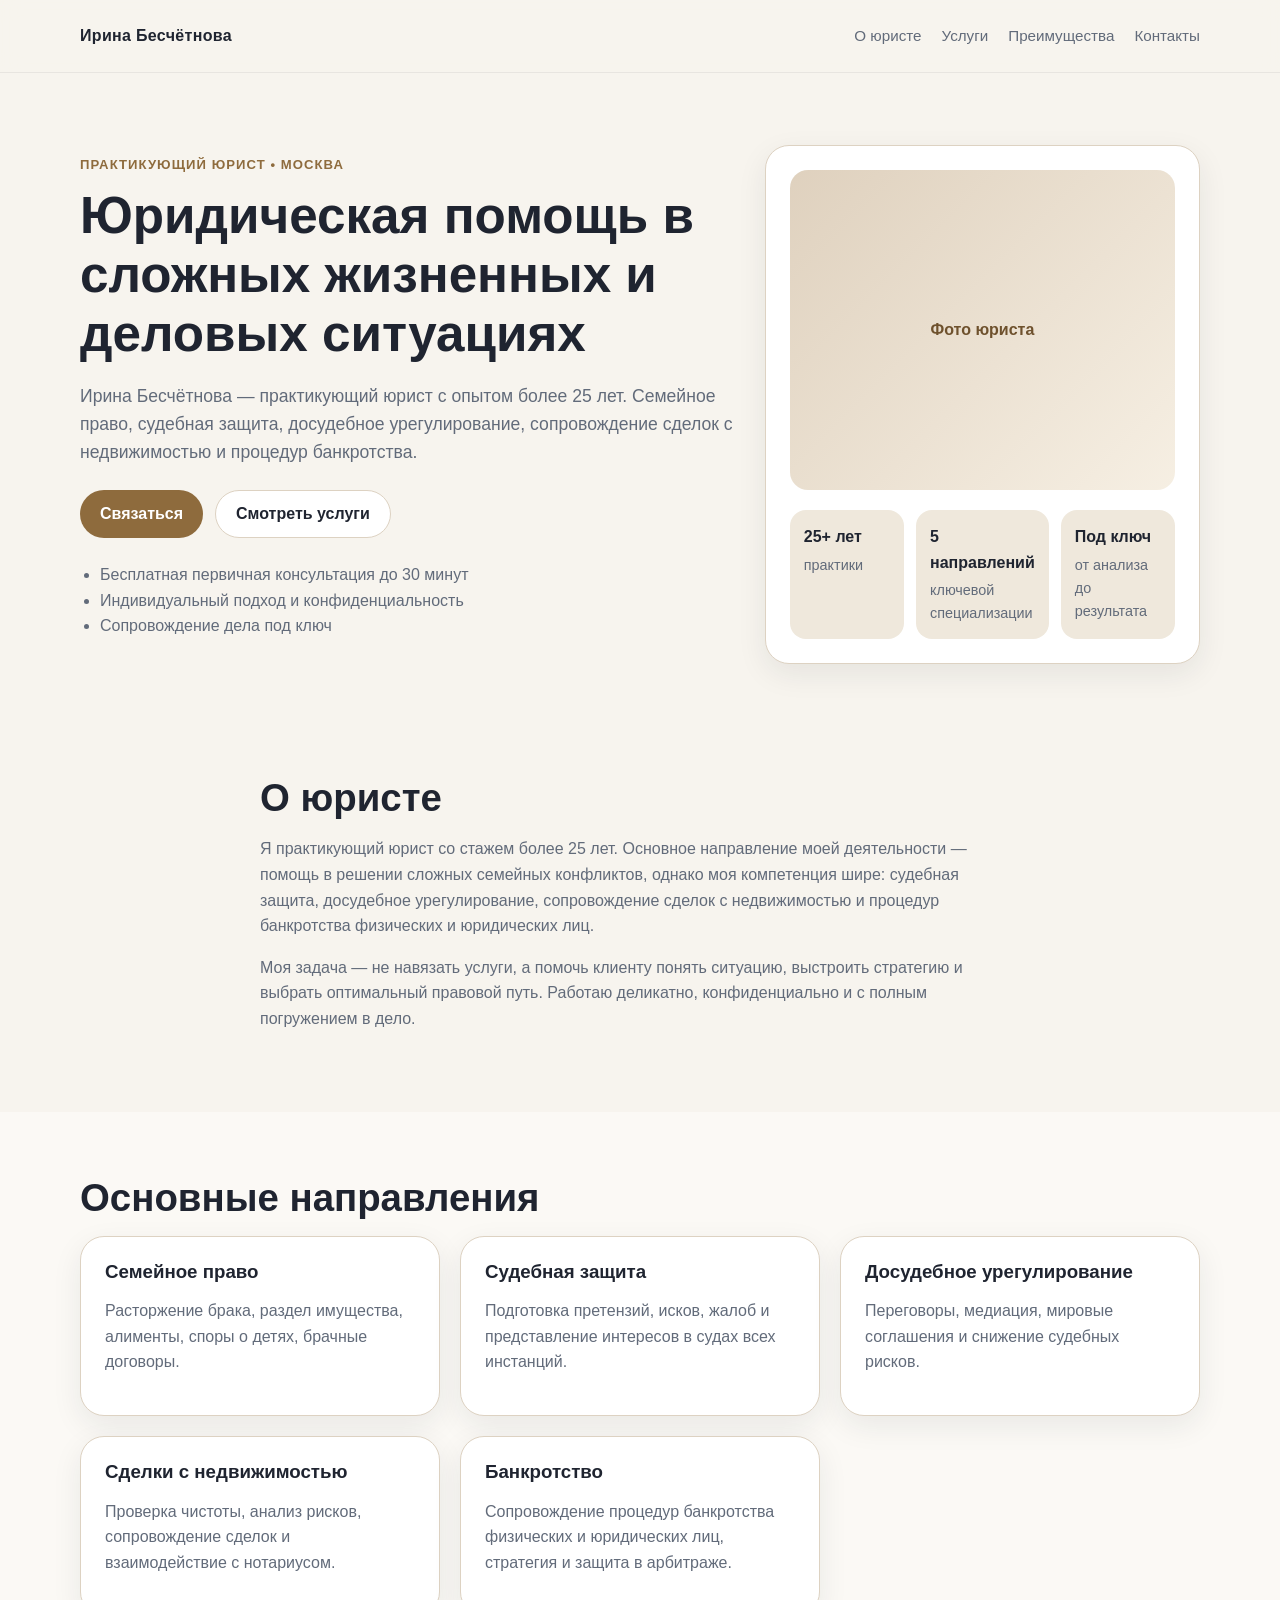
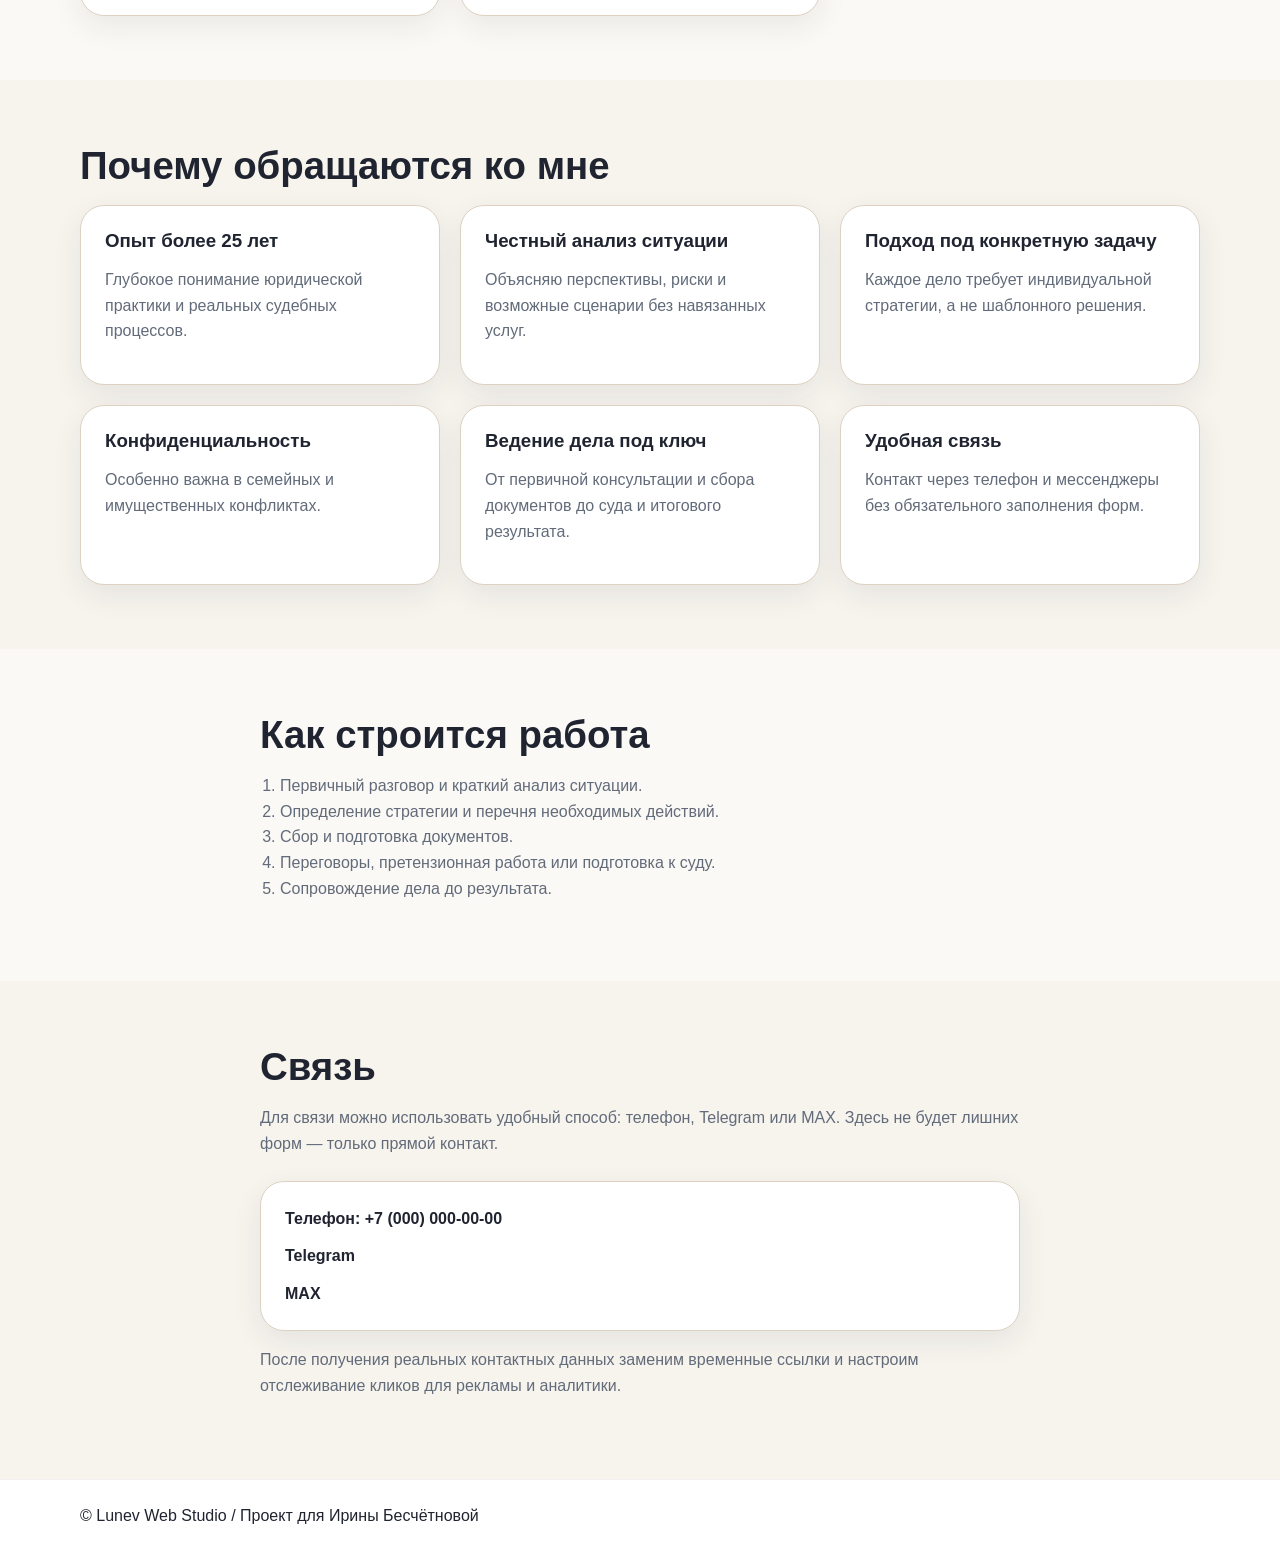
==== index.html @ 735bca72 "Initial lawyer website structure" ====
<!DOCTYPE html>
<html lang="ru">
<head>
  <meta charset="UTF-8" />
  <meta name="viewport" content="width=device-width, initial-scale=1.0" />
  <title>Ирина Бесчётнова — практикующий юрист с опытом более 25 лет</title>
  <meta name="description" content="Ирина Бесчётнова — практикующий юрист. Семейное право, судебная защита, досудебное урегулирование, сделки с недвижимостью и сопровождение банкротства." />
  <link rel="stylesheet" href="assets/css/styles.css" />
</head>
<body>
  <header class="site-header">
    <div class="container header-inner">
      <a class="logo" href="/">Ирина Бесчётнова</a>
      <nav class="nav">
        <a href="#about">О юристе</a>
        <a href="#services">Услуги</a>
        <a href="#advantages">Преимущества</a>
        <a href="#contacts">Контакты</a>
      </nav>
    </div>
  </header>

  <main>
    <section class="hero">
      <div class="container hero-grid">
        <div>
          <p class="eyebrow">Практикующий юрист • Москва</p>
          <h1>Юридическая помощь в сложных жизненных и деловых ситуациях</h1>
          <p class="lead">Ирина Бесчётнова — практикующий юрист с опытом более 25 лет. Семейное право, судебная защита, досудебное урегулирование, сопровождение сделок с недвижимостью и процедур банкротства.</p>
          <div class="hero-actions">
            <a class="btn btn-primary" href="#contacts">Связаться</a>
            <a class="btn btn-secondary" href="#services">Смотреть услуги</a>
          </div>
          <ul class="hero-points">
            <li>Бесплатная первичная консультация до 30 минут</li>
            <li>Индивидуальный подход и конфиденциальность</li>
            <li>Сопровождение дела под ключ</li>
          </ul>
        </div>
        <div class="hero-card">
          <div class="placeholder-photo">Фото юриста</div>
          <div class="hero-stats">
            <div><strong>25+ лет</strong><span>практики</span></div>
            <div><strong>5 направлений</strong><span>ключевой специализации</span></div>
            <div><strong>Под ключ</strong><span>от анализа до результата</span></div>
          </div>
        </div>
      </div>
    </section>

    <section id="about" class="section">
      <div class="container narrow">
        <h2>О юристе</h2>
        <p>Я практикующий юрист со стажем более 25 лет. Основное направление моей деятельности — помощь в решении сложных семейных конфликтов, однако моя компетенция шире: судебная защита, досудебное урегулирование, сопровождение сделок с недвижимостью и процедур банкротства физических и юридических лиц.</p>
        <p>Моя задача — не навязать услуги, а помочь клиенту понять ситуацию, выстроить стратегию и выбрать оптимальный правовой путь. Работаю деликатно, конфиденциально и с полным погружением в дело.</p>
      </div>
    </section>

    <section id="services" class="section alt">
      <div class="container">
        <h2>Основные направления</h2>
        <div class="cards">
          <a class="card" href="services/family-law.html">
            <h3>Семейное право</h3>
            <p>Расторжение брака, раздел имущества, алименты, споры о детях, брачные договоры.</p>
          </a>
          <a class="card" href="services/court-protection.html">
            <h3>Судебная защита</h3>
            <p>Подготовка претензий, исков, жалоб и представление интересов в судах всех инстанций.</p>
          </a>
          <a class="card" href="services/pretrial-settlement.html">
            <h3>Досудебное урегулирование</h3>
            <p>Переговоры, медиация, мировые соглашения и снижение судебных рисков.</p>
          </a>
          <a class="card" href="services/real-estate.html">
            <h3>Сделки с недвижимостью</h3>
            <p>Проверка чистоты, анализ рисков, сопровождение сделок и взаимодействие с нотариусом.</p>
          </a>
          <a class="card" href="services/bankruptcy.html">
            <h3>Банкротство</h3>
            <p>Сопровождение процедур банкротства физических и юридических лиц, стратегия и защита в арбитраже.</p>
          </a>
        </div>
      </div>
    </section>

    <section id="advantages" class="section">
      <div class="container">
        <h2>Почему обращаются ко мне</h2>
        <div class="features">
          <div class="feature"><h3>Опыт более 25 лет</h3><p>Глубокое понимание юридической практики и реальных судебных процессов.</p></div>
          <div class="feature"><h3>Честный анализ ситуации</h3><p>Объясняю перспективы, риски и возможные сценарии без навязанных услуг.</p></div>
          <div class="feature"><h3>Подход под конкретную задачу</h3><p>Каждое дело требует индивидуальной стратегии, а не шаблонного решения.</p></div>
          <div class="feature"><h3>Конфиденциальность</h3><p>Особенно важна в семейных и имущественных конфликтах.</p></div>
          <div class="feature"><h3>Ведение дела под ключ</h3><p>От первичной консультации и сбора документов до суда и итогового результата.</p></div>
          <div class="feature"><h3>Удобная связь</h3><p>Контакт через телефон и мессенджеры без обязательного заполнения форм.</p></div>
        </div>
      </div>
    </section>

    <section class="section alt">
      <div class="container narrow">
        <h2>Как строится работа</h2>
        <ol class="steps">
          <li>Первичный разговор и краткий анализ ситуации.</li>
          <li>Определение стратегии и перечня необходимых действий.</li>
          <li>Сбор и подготовка документов.</li>
          <li>Переговоры, претензионная работа или подготовка к суду.</li>
          <li>Сопровождение дела до результата.</li>
        </ol>
      </div>
    </section>

    <section id="contacts" class="section contact-section">
      <div class="container narrow">
        <h2>Связь</h2>
        <p>Для связи можно использовать удобный способ: телефон, Telegram или MAX. Здесь не будет лишних форм — только прямой контакт.</p>
        <div class="contact-box">
          <a href="tel:+70000000000">Телефон: +7 (000) 000-00-00</a>
          <a href="#">Telegram</a>
          <a href="#">MAX</a>
        </div>
        <p class="note">После получения реальных контактных данных заменим временные ссылки и настроим отслеживание кликов для рекламы и аналитики.</p>
      </div>
    </section>
  </main>

  <footer class="site-footer">
    <div class="container footer-inner">
      <p>© Lunev Web Studio / Проект для Ирины Бесчётновой</p>
    </div>
  </footer>
</body>
</html>
---- assets/css/styles.css ----
:root {
  --bg: #f7f4ee;
  --surface: #ffffff;
  --surface-alt: #efe8dc;
  --text: #1f2430;
  --muted: #626b7a;
  --primary: #8e6b3d;
  --primary-dark: #6e512d;
  --border: #ddd2c2;
  --shadow: 0 10px 30px rgba(31, 36, 48, 0.08);
}

* {
  box-sizing: border-box;
}

html {
  scroll-behavior: smooth;
}

body {
  margin: 0;
  font-family: -apple-system, BlinkMacSystemFont, "Segoe UI", sans-serif;
  color: var(--text);
  background: var(--bg);
  line-height: 1.6;
}

a {
  color: inherit;
  text-decoration: none;
}

.container {
  width: min(1120px, calc(100% - 32px));
  margin: 0 auto;
}

.narrow {
  width: min(760px, calc(100% - 32px));
}

.site-header {
  position: sticky;
  top: 0;
  z-index: 10;
  background: rgba(247, 244, 238, 0.95);
  backdrop-filter: blur(10px);
  border-bottom: 1px solid rgba(0,0,0,0.06);
}

.header-inner,
.footer-inner {
  display: flex;
  justify-content: space-between;
  align-items: center;
  gap: 24px;
  min-height: 72px;
}

.logo {
  font-weight: 700;
  letter-spacing: 0.02em;
}

.nav {
  display: flex;
  gap: 20px;
  flex-wrap: wrap;
}

.nav a {
  color: var(--muted);
  font-size: 0.95rem;
}

.hero {
  padding: 72px 0 48px;
}

.hero-grid {
  display: grid;
  grid-template-columns: 1.2fr 0.8fr;
  gap: 32px;
  align-items: center;
}

.eyebrow {
  margin: 0 0 12px;
  color: var(--primary);
  font-weight: 600;
  text-transform: uppercase;
  letter-spacing: 0.08em;
  font-size: 0.82rem;
}

h1, h2, h3 {
  line-height: 1.15;
  margin: 0 0 16px;
}

h1 {
  font-size: clamp(2rem, 4vw, 3.8rem);
}

h2 {
  font-size: clamp(1.6rem, 3vw, 2.5rem);
}

.lead {
  font-size: 1.1rem;
  color: var(--muted);
  margin-bottom: 24px;
}

.hero-actions {
  display: flex;
  gap: 12px;
  flex-wrap: wrap;
  margin-bottom: 24px;
}

.btn {
  display: inline-flex;
  align-items: center;
  justify-content: center;
  min-height: 48px;
  padding: 0 20px;
  border-radius: 999px;
  font-weight: 600;
  transition: 0.2s ease;
}

.btn-primary {
  background: var(--primary);
  color: #fff;
}

.btn-primary:hover {
  background: var(--primary-dark);
}

.btn-secondary {
  border: 1px solid var(--border);
  background: var(--surface);
}

.hero-points,
.steps {
  padding-left: 20px;
  color: var(--muted);
}

.hero-card,
.card,
.feature,
.contact-box {
  background: var(--surface);
  border: 1px solid var(--border);
  border-radius: 24px;
  box-shadow: var(--shadow);
}

.hero-card {
  padding: 24px;
}

.placeholder-photo {
  min-height: 320px;
  border-radius: 18px;
  background: linear-gradient(135deg, #dfd1be, #f6efe3);
  display: grid;
  place-items: center;
  font-weight: 600;
  color: var(--primary-dark);
  margin-bottom: 20px;
}

.hero-stats {
  display: grid;
  grid-template-columns: repeat(3, 1fr);
  gap: 12px;
}

.hero-stats div {
  background: var(--surface-alt);
  border-radius: 16px;
  padding: 14px;
}

.hero-stats strong,
.hero-stats span {
  display: block;
}

.hero-stats span {
  color: var(--muted);
  font-size: 0.9rem;
  margin-top: 4px;
}

.section {
  padding: 64px 0;
}

.alt {
  background: #fbf9f5;
}

.cards,
.features {
  display: grid;
  grid-template-columns: repeat(3, minmax(0, 1fr));
  gap: 20px;
}

.card,
.feature {
  padding: 24px;
}

.card p,
.feature p,
.note,
.section p {
  color: var(--muted);
}

.contact-box {
  display: grid;
  gap: 12px;
  padding: 24px;
  margin-top: 24px;
}

.contact-box a {
  font-weight: 600;
}

.site-footer {
  border-top: 1px solid rgba(0,0,0,0.06);
  background: var(--surface);
}

@media (max-width: 960px) {
  .hero-grid,
  .cards,
  .features {
    grid-template-columns: 1fr 1fr;
  }

  .hero-grid {
    grid-template-columns: 1fr;
  }
}

@media (max-width: 640px) {
  .header-inner,
  .footer-inner,
  .nav,
  .hero-actions,
  .hero-stats,
  .cards,
  .features {
    grid-template-columns: 1fr;
    flex-direction: column;
    align-items: flex-start;
  }

  .nav {
    gap: 10px;
  }

  .hero,
  .section {
    padding: 48px 0;
  }

  .btn {
    width: 100%;
  }
}
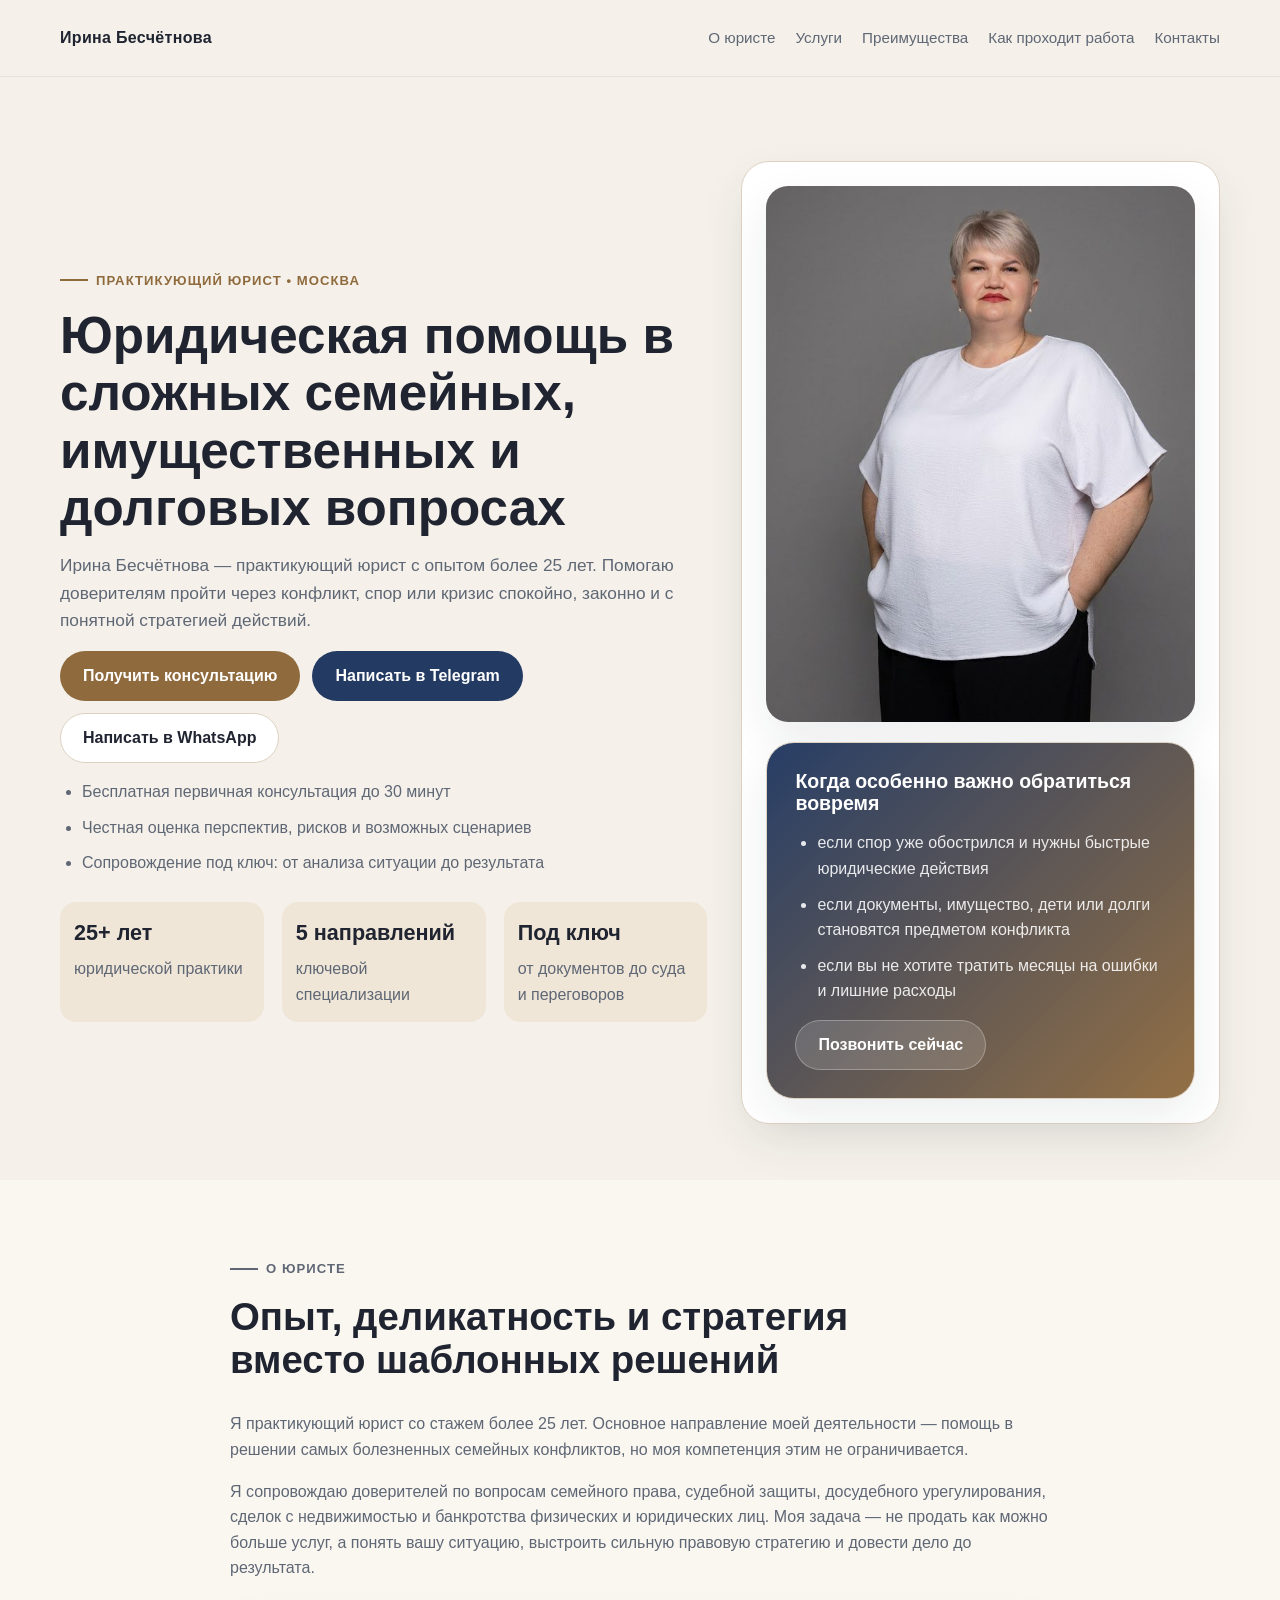
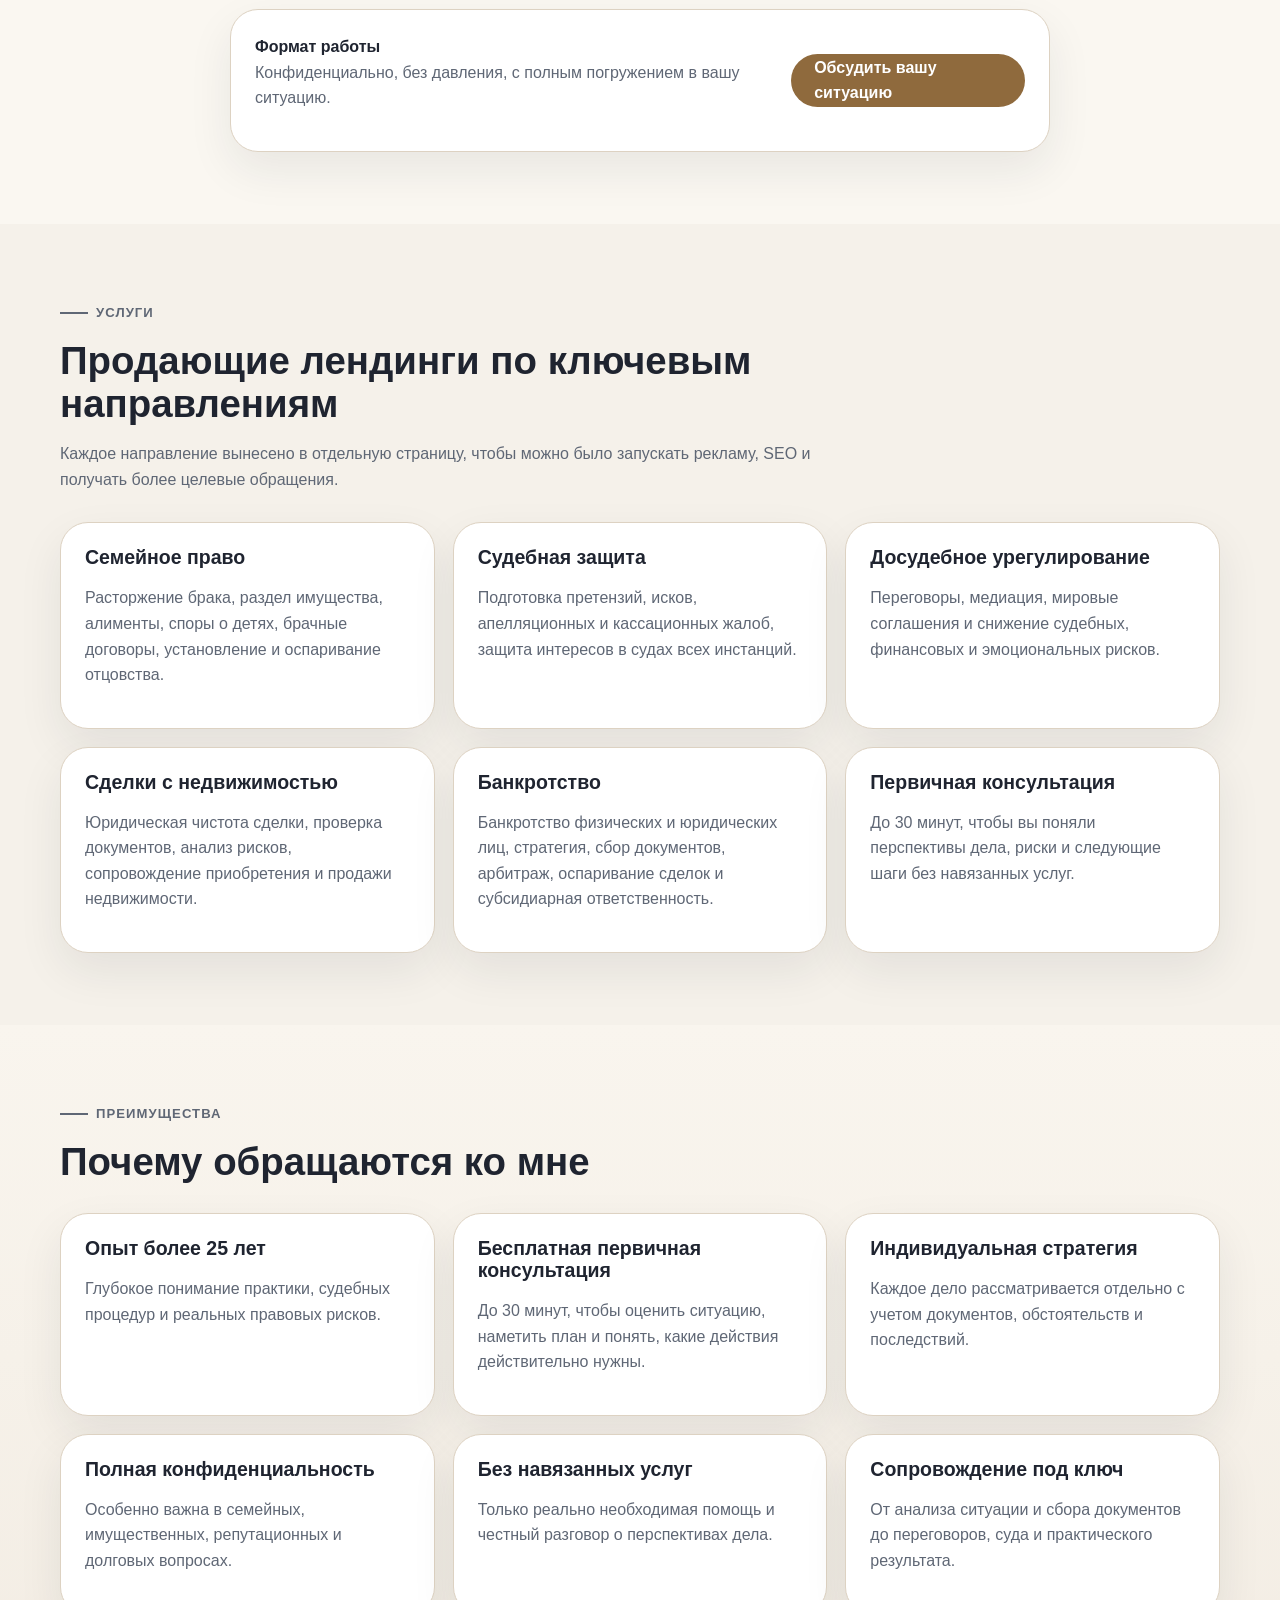
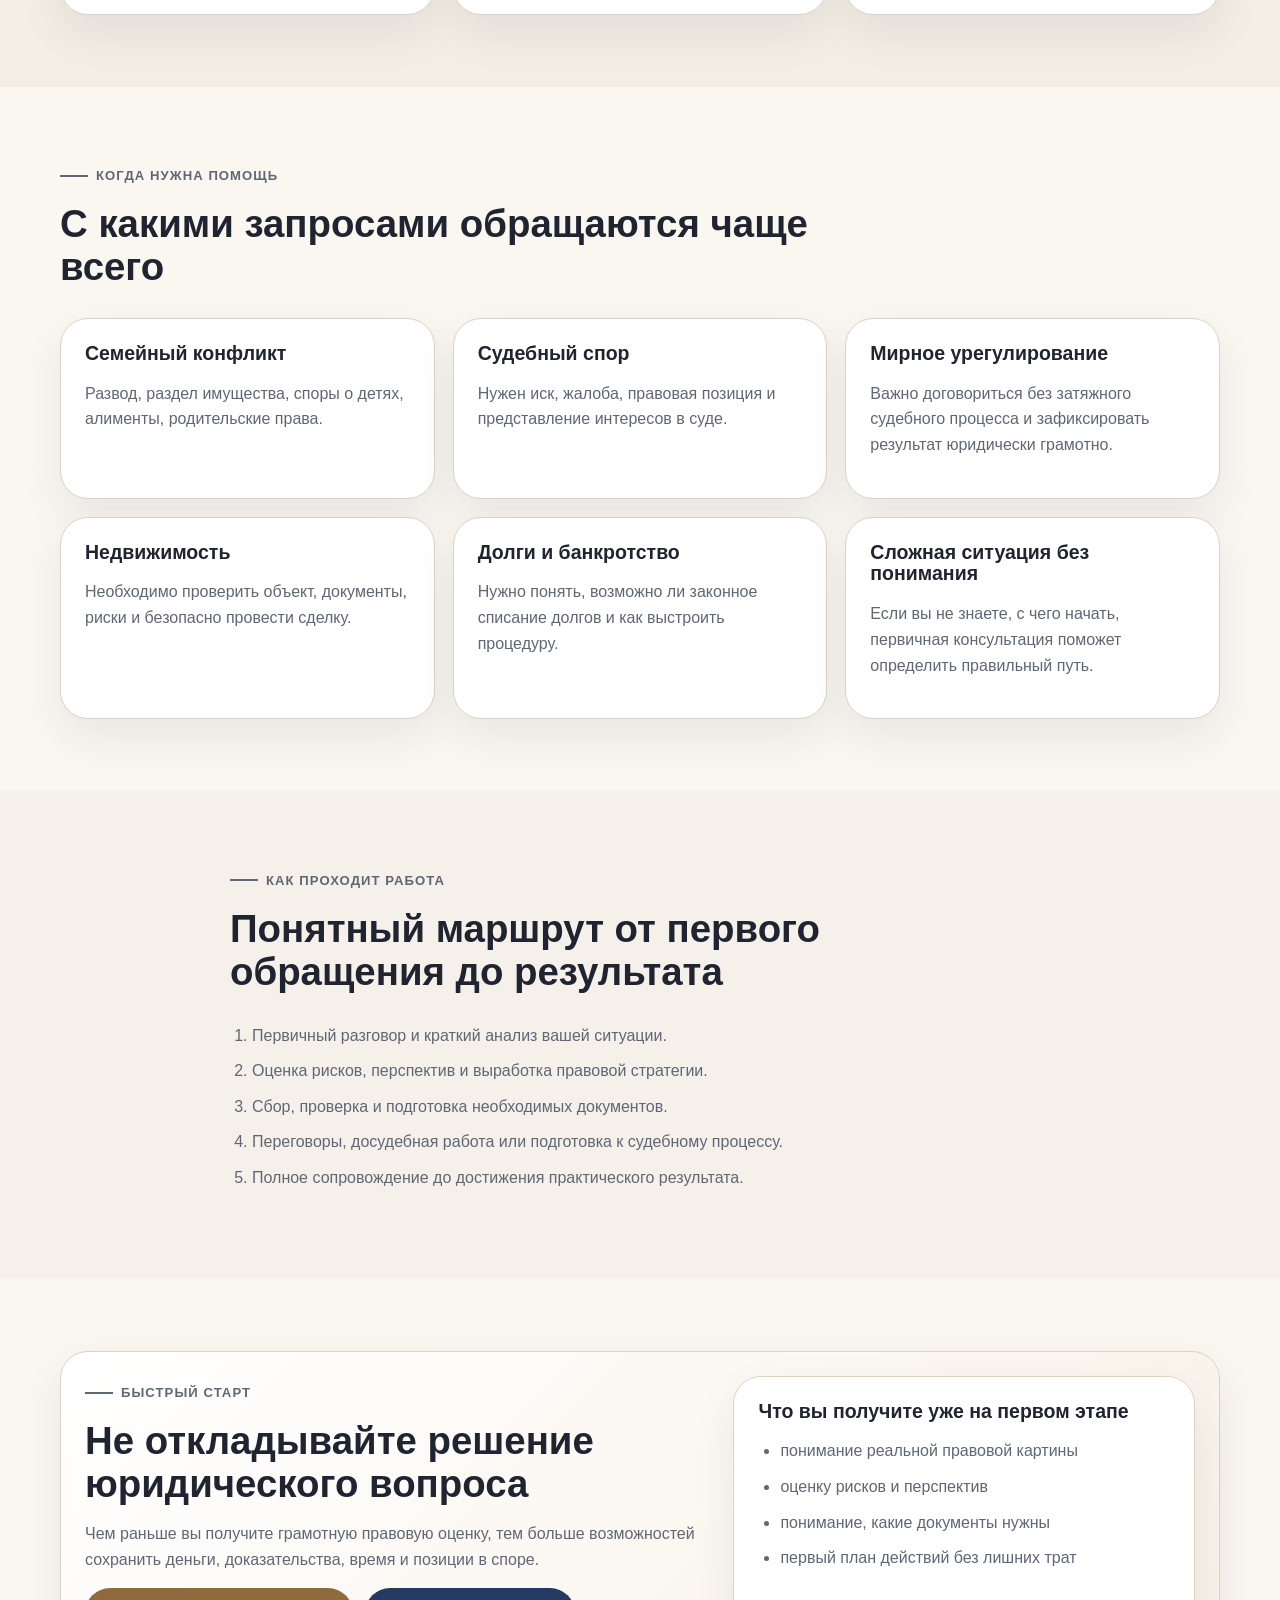
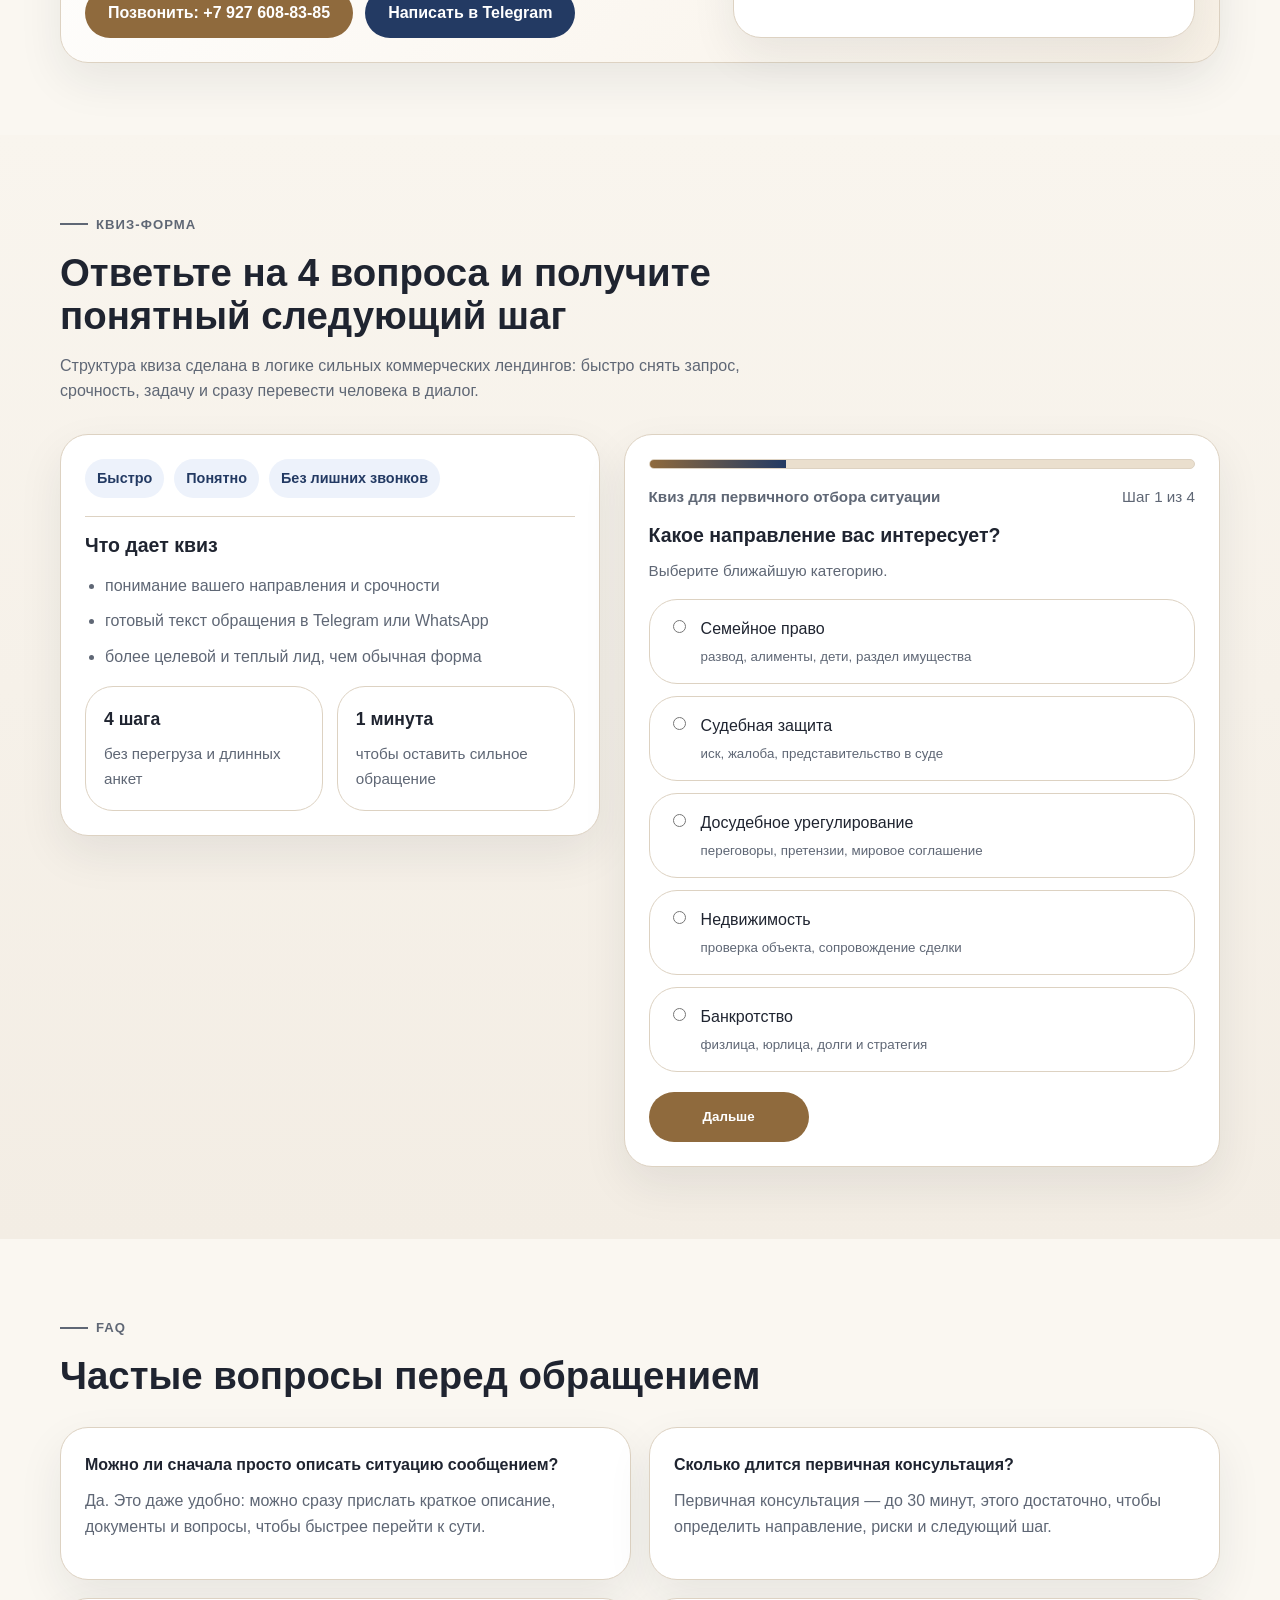
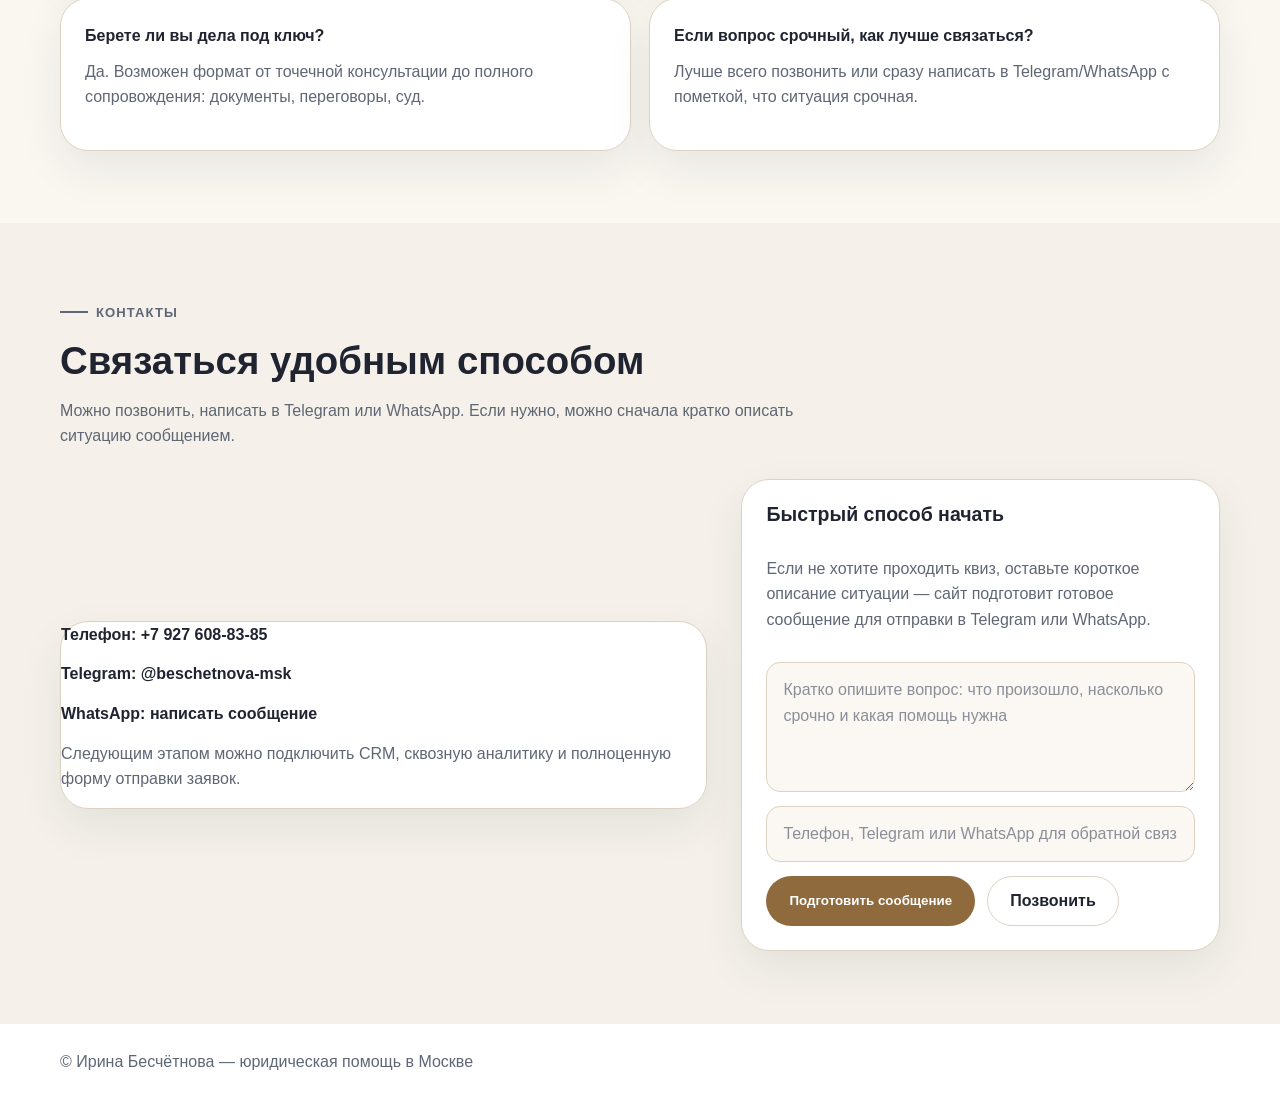
==== commit 21ec2e16: "feat: add quiz and messenger-ready contact forms" ====
--- a/index.html
+++ b/index.html
@@ -3,18 +3,19 @@
 <head>
   <meta charset="UTF-8" />
   <meta name="viewport" content="width=device-width, initial-scale=1.0" />
-  <title>Ирина Бесчётнова — практикующий юрист с опытом более 25 лет</title>
-  <meta name="description" content="Ирина Бесчётнова — практикующий юрист. Семейное право, судебная защита, досудебное урегулирование, сделки с недвижимостью и сопровождение банкротства." />
+  <title>Ирина Бесчётнова — юрист в Москве | семейное право, банкротство, судебная защита</title>
+  <meta name="description" content="Практикующий юрист Ирина Бесчётнова. Более 25 лет практики: семейное право, судебная защита, досудебное урегулирование, сделки с недвижимостью и банкротство. Бесплатная первичная консультация до 30 минут." />
   <link rel="stylesheet" href="assets/css/styles.css" />
 </head>
 <body>
   <header class="site-header">
     <div class="container header-inner">
-      <a class="logo" href="/">Ирина Бесчётнова</a>
+      <a class="logo" href="index.html">Ирина Бесчётнова</a>
       <nav class="nav">
         <a href="#about">О юристе</a>
         <a href="#services">Услуги</a>
-        <a href="#advantages">Преимущества</a>
+        <a href="#benefits">Преимущества</a>
+        <a href="#steps">Как проходит работа</a>
         <a href="#contacts">Контакты</a>
       </nav>
     </div>
@@ -25,110 +26,319 @@
       <div class="container hero-grid">
         <div>
           <p class="eyebrow">Практикующий юрист • Москва</p>
-          <h1>Юридическая помощь в сложных жизненных и деловых ситуациях</h1>
-          <p class="lead">Ирина Бесчётнова — практикующий юрист с опытом более 25 лет. Семейное право, судебная защита, досудебное урегулирование, сопровождение сделок с недвижимостью и процедур банкротства.</p>
+          <h1>Юридическая помощь в сложных семейных, имущественных и долговых вопросах</h1>
+          <p class="lead">Ирина Бесчётнова — практикующий юрист с опытом более 25 лет. Помогаю доверителям пройти через конфликт, спор или кризис спокойно, законно и с понятной стратегией действий.</p>
           <div class="hero-actions">
-            <a class="btn btn-primary" href="#contacts">Связаться</a>
-            <a class="btn btn-secondary" href="#services">Смотреть услуги</a>
+            <a class="btn btn-primary" href="#contacts">Получить консультацию</a>
+            <a class="btn btn-accent" href="https://t.me/beschetnova-msk" target="_blank" rel="noopener noreferrer">Написать в Telegram</a>
+            <a class="btn btn-secondary" href="https://wa.me/79276088385" target="_blank" rel="noopener noreferrer">Написать в WhatsApp</a>
           </div>
           <ul class="hero-points">
             <li>Бесплатная первичная консультация до 30 минут</li>
-            <li>Индивидуальный подход и конфиденциальность</li>
-            <li>Сопровождение дела под ключ</li>
+            <li>Честная оценка перспектив, рисков и возможных сценариев</li>
+            <li>Сопровождение под ключ: от анализа ситуации до результата</li>
           </ul>
+          <div class="hero-badges">
+            <div><strong>25+ лет</strong><span>юридической практики</span></div>
+            <div><strong>5 направлений</strong><span>ключевой специализации</span></div>
+            <div><strong>Под ключ</strong><span>от документов до суда и переговоров</span></div>
+          </div>
         </div>
         <div class="hero-card">
-          <div class="placeholder-photo">Фото юриста</div>
-          <div class="hero-stats">
-            <div><strong>25+ лет</strong><span>практики</span></div>
-            <div><strong>5 направлений</strong><span>ключевой специализации</span></div>
-            <div><strong>Под ключ</strong><span>от анализа до результата</span></div>
-          </div>
-        </div>
-      </div>
-    </section>
-
-    <section id="about" class="section">
+          <img class="hero-photo" src="assets/images/irina-beschetnova.jpg" alt="Ирина Бесчётнова, практикующий юрист" />
+          <div class="offer-box">
+            <h3>Когда особенно важно обратиться вовремя</h3>
+            <ul class="check-list">
+              <li>если спор уже обострился и нужны быстрые юридические действия</li>
+              <li>если документы, имущество, дети или долги становятся предметом конфликта</li>
+              <li>если вы не хотите тратить месяцы на ошибки и лишние расходы</li>
+            </ul>
+            <div class="inline-actions">
+              <a class="btn btn-secondary" href="tel:+79276088385">Позвонить сейчас</a>
+            </div>
+          </div>
+        </div>
+      </div>
+    </section>
+
+    <section id="about" class="section alt">
       <div class="container narrow">
-        <h2>О юристе</h2>
-        <p>Я практикующий юрист со стажем более 25 лет. Основное направление моей деятельности — помощь в решении сложных семейных конфликтов, однако моя компетенция шире: судебная защита, досудебное урегулирование, сопровождение сделок с недвижимостью и процедур банкротства физических и юридических лиц.</p>
-        <p>Моя задача — не навязать услуги, а помочь клиенту понять ситуацию, выстроить стратегию и выбрать оптимальный правовой путь. Работаю деликатно, конфиденциально и с полным погружением в дело.</p>
-      </div>
-    </section>
-
-    <section id="services" class="section alt">
-      <div class="container">
-        <h2>Основные направления</h2>
+        <div class="section-head">
+          <p class="eyebrow">О юристе</p>
+          <h2>Опыт, деликатность и стратегия вместо шаблонных решений</h2>
+        </div>
+        <p>Я практикующий юрист со стажем более 25 лет. Основное направление моей деятельности — помощь в решении самых болезненных семейных конфликтов, но моя компетенция этим не ограничивается.</p>
+        <p>Я сопровождаю доверителей по вопросам семейного права, судебной защиты, досудебного урегулирования, сделок с недвижимостью и банкротства физических и юридических лиц. Моя задача — не продать как можно больше услуг, а понять вашу ситуацию, выстроить сильную правовую стратегию и довести дело до результата.</p>
+        <div class="trust-strip">
+          <div>
+            <strong>Формат работы</strong>
+            <p>Конфиденциально, без давления, с полным погружением в вашу ситуацию.</p>
+          </div>
+          <a class="btn btn-primary" href="#contacts">Обсудить вашу ситуацию</a>
+        </div>
+      </div>
+    </section>
+
+    <section id="services" class="section">
+      <div class="container">
+        <div class="section-head">
+          <p class="eyebrow">Услуги</p>
+          <h2>Продающие лендинги по ключевым направлениям</h2>
+          <p>Каждое направление вынесено в отдельную страницу, чтобы можно было запускать рекламу, SEO и получать более целевые обращения.</p>
+        </div>
         <div class="cards">
           <a class="card" href="services/family-law.html">
             <h3>Семейное право</h3>
-            <p>Расторжение брака, раздел имущества, алименты, споры о детях, брачные договоры.</p>
+            <p>Расторжение брака, раздел имущества, алименты, споры о детях, брачные договоры, установление и оспаривание отцовства.</p>
           </a>
           <a class="card" href="services/court-protection.html">
             <h3>Судебная защита</h3>
-            <p>Подготовка претензий, исков, жалоб и представление интересов в судах всех инстанций.</p>
+            <p>Подготовка претензий, исков, апелляционных и кассационных жалоб, защита интересов в судах всех инстанций.</p>
           </a>
           <a class="card" href="services/pretrial-settlement.html">
             <h3>Досудебное урегулирование</h3>
-            <p>Переговоры, медиация, мировые соглашения и снижение судебных рисков.</p>
+            <p>Переговоры, медиация, мировые соглашения и снижение судебных, финансовых и эмоциональных рисков.</p>
           </a>
           <a class="card" href="services/real-estate.html">
             <h3>Сделки с недвижимостью</h3>
-            <p>Проверка чистоты, анализ рисков, сопровождение сделок и взаимодействие с нотариусом.</p>
+            <p>Юридическая чистота сделки, проверка документов, анализ рисков, сопровождение приобретения и продажи недвижимости.</p>
           </a>
           <a class="card" href="services/bankruptcy.html">
             <h3>Банкротство</h3>
-            <p>Сопровождение процедур банкротства физических и юридических лиц, стратегия и защита в арбитраже.</p>
-          </a>
-        </div>
-      </div>
-    </section>
-
-    <section id="advantages" class="section">
-      <div class="container">
-        <h2>Почему обращаются ко мне</h2>
+            <p>Банкротство физических и юридических лиц, стратегия, сбор документов, арбитраж, оспаривание сделок и субсидиарная ответственность.</p>
+          </a>
+          <div class="card">
+            <h3>Первичная консультация</h3>
+            <p>До 30 минут, чтобы вы поняли перспективы дела, риски и следующие шаги без навязанных услуг.</p>
+          </div>
+        </div>
+      </div>
+    </section>
+
+    <section id="benefits" class="section accent-section">
+      <div class="container">
+        <div class="section-head">
+          <p class="eyebrow">Преимущества</p>
+          <h2>Почему обращаются ко мне</h2>
+        </div>
         <div class="features">
-          <div class="feature"><h3>Опыт более 25 лет</h3><p>Глубокое понимание юридической практики и реальных судебных процессов.</p></div>
-          <div class="feature"><h3>Честный анализ ситуации</h3><p>Объясняю перспективы, риски и возможные сценарии без навязанных услуг.</p></div>
-          <div class="feature"><h3>Подход под конкретную задачу</h3><p>Каждое дело требует индивидуальной стратегии, а не шаблонного решения.</p></div>
-          <div class="feature"><h3>Конфиденциальность</h3><p>Особенно важна в семейных и имущественных конфликтах.</p></div>
-          <div class="feature"><h3>Ведение дела под ключ</h3><p>От первичной консультации и сбора документов до суда и итогового результата.</p></div>
-          <div class="feature"><h3>Удобная связь</h3><p>Контакт через телефон и мессенджеры без обязательного заполнения форм.</p></div>
+          <div class="feature"><h3>Опыт более 25 лет</h3><p>Глубокое понимание практики, судебных процедур и реальных правовых рисков.</p></div>
+          <div class="feature"><h3>Бесплатная первичная консультация</h3><p>До 30 минут, чтобы оценить ситуацию, наметить план и понять, какие действия действительно нужны.</p></div>
+          <div class="feature"><h3>Индивидуальная стратегия</h3><p>Каждое дело рассматривается отдельно с учетом документов, обстоятельств и последствий.</p></div>
+          <div class="feature"><h3>Полная конфиденциальность</h3><p>Особенно важна в семейных, имущественных, репутационных и долговых вопросах.</p></div>
+          <div class="feature"><h3>Без навязанных услуг</h3><p>Только реально необходимая помощь и честный разговор о перспективах дела.</p></div>
+          <div class="feature"><h3>Сопровождение под ключ</h3><p>От анализа ситуации и сбора документов до переговоров, суда и практического результата.</p></div>
         </div>
       </div>
     </section>
 
     <section class="section alt">
+      <div class="container">
+        <div class="section-head">
+          <p class="eyebrow">Когда нужна помощь</p>
+          <h2>С какими запросами обращаются чаще всего</h2>
+        </div>
+        <div class="audience-grid">
+          <div class="audience-card"><h3>Семейный конфликт</h3><p>Развод, раздел имущества, споры о детях, алименты, родительские права.</p></div>
+          <div class="audience-card"><h3>Судебный спор</h3><p>Нужен иск, жалоба, правовая позиция и представление интересов в суде.</p></div>
+          <div class="audience-card"><h3>Мирное урегулирование</h3><p>Важно договориться без затяжного судебного процесса и зафиксировать результат юридически грамотно.</p></div>
+          <div class="audience-card"><h3>Недвижимость</h3><p>Необходимо проверить объект, документы, риски и безопасно провести сделку.</p></div>
+          <div class="audience-card"><h3>Долги и банкротство</h3><p>Нужно понять, возможно ли законное списание долгов и как выстроить процедуру.</p></div>
+          <div class="audience-card"><h3>Сложная ситуация без понимания</h3><p>Если вы не знаете, с чего начать, первичная консультация поможет определить правильный путь.</p></div>
+        </div>
+      </div>
+    </section>
+
+    <section id="steps" class="section">
       <div class="container narrow">
-        <h2>Как строится работа</h2>
+        <div class="section-head">
+          <p class="eyebrow">Как проходит работа</p>
+          <h2>Понятный маршрут от первого обращения до результата</h2>
+        </div>
         <ol class="steps">
-          <li>Первичный разговор и краткий анализ ситуации.</li>
-          <li>Определение стратегии и перечня необходимых действий.</li>
-          <li>Сбор и подготовка документов.</li>
-          <li>Переговоры, претензионная работа или подготовка к суду.</li>
-          <li>Сопровождение дела до результата.</li>
+          <li>Первичный разговор и краткий анализ вашей ситуации.</li>
+          <li>Оценка рисков, перспектив и выработка правовой стратегии.</li>
+          <li>Сбор, проверка и подготовка необходимых документов.</li>
+          <li>Переговоры, досудебная работа или подготовка к судебному процессу.</li>
+          <li>Полное сопровождение до достижения практического результата.</li>
         </ol>
       </div>
     </section>
 
+    <section class="section alt">
+      <div class="container">
+        <div class="cta-band">
+          <div>
+            <p class="eyebrow">Быстрый старт</p>
+            <h2>Не откладывайте решение юридического вопроса</h2>
+            <p>Чем раньше вы получите грамотную правовую оценку, тем больше возможностей сохранить деньги, доказательства, время и позиции в споре.</p>
+            <div class="inline-actions">
+              <a class="btn btn-primary" href="tel:+79276088385">Позвонить: +7 927 608-83-85</a>
+              <a class="btn btn-accent" href="https://t.me/beschetnova-msk" target="_blank" rel="noopener noreferrer">Написать в Telegram</a>
+            </div>
+          </div>
+          <div class="warning-box">
+            <h3>Что вы получите уже на первом этапе</h3>
+            <ul class="check-list">
+              <li>понимание реальной правовой картины</li>
+              <li>оценку рисков и перспектив</li>
+              <li>понимание, какие документы нужны</li>
+              <li>первый план действий без лишних трат</li>
+            </ul>
+          </div>
+        </div>
+      </div>
+    </section>
+
+    <section class="section accent-section" id="quiz">
+      <div class="container">
+        <div class="section-head">
+          <p class="eyebrow">Квиз-форма</p>
+          <h2>Ответьте на 4 вопроса и получите понятный следующий шаг</h2>
+          <p>Структура квиза сделана в логике сильных коммерческих лендингов: быстро снять запрос, срочность, задачу и сразу перевести человека в диалог.</p>
+        </div>
+        <div class="quiz-shell" data-quiz>
+          <div class="quiz-side">
+            <div class="quiz-badges">
+              <span class="quiz-badge">Быстро</span>
+              <span class="quiz-badge">Понятно</span>
+              <span class="quiz-badge">Без лишних звонков</span>
+            </div>
+            <div class="quiz-panel-divider"></div>
+            <h3 class="quiz-heading">Что дает квиз</h3>
+            <ul class="check-list">
+              <li>понимание вашего направления и срочности</li>
+              <li>готовый текст обращения в Telegram или WhatsApp</li>
+              <li>более целевой и теплый лид, чем обычная форма</li>
+            </ul>
+            <div class="quiz-mini-grid">
+              <div class="metric"><strong>4 шага</strong><span>без перегруза и длинных анкет</span></div>
+              <div class="metric"><strong>1 минута</strong><span>чтобы оставить сильное обращение</span></div>
+            </div>
+          </div>
+          <div class="quiz-card">
+            <div class="progress-track"><div class="progress-bar" data-progress-bar></div></div>
+            <div class="progress-meta">
+              <strong>Квиз для первичного отбора ситуации</strong>
+              <span data-progress-text>Шаг 1 из 4</span>
+            </div>
+
+            <div class="quiz-step" data-step>
+              <h3 class="quiz-step-title">Какое направление вас интересует?</h3>
+              <p class="step-hint">Выберите ближайшую категорию.</p>
+              <div class="option-grid">
+                <label class="option-pill"><input type="radio" name="category" value="Семейное право" required /><span>Семейное право<small>развод, алименты, дети, раздел имущества</small></span></label>
+                <label class="option-pill"><input type="radio" name="category" value="Судебная защита" required /><span>Судебная защита<small>иск, жалоба, представительство в суде</small></span></label>
+                <label class="option-pill"><input type="radio" name="category" value="Досудебное урегулирование" required /><span>Досудебное урегулирование<small>переговоры, претензии, мировое соглашение</small></span></label>
+                <label class="option-pill"><input type="radio" name="category" value="Недвижимость" required /><span>Недвижимость<small>проверка объекта, сопровождение сделки</small></span></label>
+                <label class="option-pill"><input type="radio" name="category" value="Банкротство" required /><span>Банкротство<small>физлица, юрлица, долги и стратегия</small></span></label>
+              </div>
+            </div>
+
+            <div class="quiz-step" data-step hidden>
+              <h3 class="quiz-step-title">Насколько срочный у вас вопрос?</h3>
+              <div class="radio-stack">
+                <label class="option-pill"><input type="radio" name="urgency" value="Срочно — нужно начать сегодня" required /><span>Срочно<small>нужно начать сегодня или в ближайшие 24 часа</small></span></label>
+                <label class="option-pill"><input type="radio" name="urgency" value="В ближайшую неделю" required /><span>В ближайшую неделю<small>есть время подготовиться, но откладывать нельзя</small></span></label>
+                <label class="option-pill"><input type="radio" name="urgency" value="Пока хочу понять перспективы" required /><span>Пока хочу понять перспективы<small>нужен анализ и план действий</small></span></label>
+              </div>
+            </div>
+
+            <div class="quiz-step" data-step hidden>
+              <h3 class="quiz-step-title">Что для вас сейчас главное?</h3>
+              <div class="radio-stack">
+                <label class="option-pill"><input type="radio" name="goal" value="Получить консультацию и стратегию" required /><span>Получить консультацию и стратегию</span></label>
+                <label class="option-pill"><input type="radio" name="goal" value="Подготовить документы" required /><span>Подготовить документы</span></label>
+                <label class="option-pill"><input type="radio" name="goal" value="Нужно сопровождение под ключ" required /><span>Нужно сопровождение под ключ</span></label>
+                <label class="option-pill"><input type="radio" name="goal" value="Нужно срочно подключиться к спору" required /><span>Нужно срочно подключиться к спору</span></label>
+              </div>
+            </div>
+
+            <div class="quiz-step" data-step hidden>
+              <h3 class="quiz-step-title">Оставьте короткое описание и контакт</h3>
+              <p class="step-hint">Чем конкретнее опишете ситуацию, тем проще будет сразу дать следующий шаг.</p>
+              <div class="quiz-inline-contact">
+                <textarea class="textarea" name="details" placeholder="Опишите ситуацию в 2–5 предложениях" required></textarea>
+                <input class="input" type="text" name="contact" placeholder="Телефон, Telegram или WhatsApp" required />
+              </div>
+              <p class="quiz-note">После заполнения откроются кнопки с готовым текстом обращения.</p>
+            </div>
+
+            <div class="quiz-actions">
+              <button class="btn btn-secondary" type="button" data-prev hidden>Назад</button>
+              <button class="btn btn-primary" type="button" data-next>Дальше</button>
+            </div>
+
+            <div class="result-box" data-quiz-result hidden>
+              <h3>Готовое сообщение</h3>
+              <pre data-result-text></pre>
+              <div class="result-actions">
+                <a class="btn btn-accent" data-result-tg href="#" target="_blank" rel="noopener noreferrer">Отправить в Telegram</a>
+                <a class="btn btn-secondary" data-result-wa href="#" target="_blank" rel="noopener noreferrer">Отправить в WhatsApp</a>
+              </div>
+            </div>
+          </div>
+        </div>
+      </div>
+    </section>
+
+    <section class="section alt" id="faq">
+      <div class="container">
+        <div class="section-head">
+          <p class="eyebrow">FAQ</p>
+          <h2>Частые вопросы перед обращением</h2>
+        </div>
+        <div class="faq-grid two-col">
+          <div class="faq-item"><div class="faq-question">Можно ли сначала просто описать ситуацию сообщением?</div><p>Да. Это даже удобно: можно сразу прислать краткое описание, документы и вопросы, чтобы быстрее перейти к сути.</p></div>
+          <div class="faq-item"><div class="faq-question">Сколько длится первичная консультация?</div><p>Первичная консультация — до 30 минут, этого достаточно, чтобы определить направление, риски и следующий шаг.</p></div>
+          <div class="faq-item"><div class="faq-question">Берете ли вы дела под ключ?</div><p>Да. Возможен формат от точечной консультации до полного сопровождения: документы, переговоры, суд.</p></div>
+          <div class="faq-item"><div class="faq-question">Если вопрос срочный, как лучше связаться?</div><p>Лучше всего позвонить или сразу написать в Telegram/WhatsApp с пометкой, что ситуация срочная.</p></div>
+        </div>
+      </div>
+    </section>
+
     <section id="contacts" class="section contact-section">
-      <div class="container narrow">
-        <h2>Связь</h2>
-        <p>Для связи можно использовать удобный способ: телефон, Telegram или MAX. Здесь не будет лишних форм — только прямой контакт.</p>
-        <div class="contact-box">
-          <a href="tel:+70000000000">Телефон: +7 (000) 000-00-00</a>
-          <a href="#">Telegram</a>
-          <a href="#">MAX</a>
-        </div>
-        <p class="note">После получения реальных контактных данных заменим временные ссылки и настроим отслеживание кликов для рекламы и аналитики.</p>
+      <div class="container">
+        <div class="section-head">
+          <p class="eyebrow">Контакты</p>
+          <h2>Связаться удобным способом</h2>
+          <p>Можно позвонить, написать в Telegram или WhatsApp. Если нужно, можно сначала кратко описать ситуацию сообщением.</p>
+        </div>
+        <div class="page-hero-grid">
+          <div class="contact-box">
+            <a href="tel:+79276088385">Телефон: +7 927 608-83-85</a>
+            <a href="https://t.me/beschetnova-msk" target="_blank" rel="noopener noreferrer">Telegram: @beschetnova-msk</a>
+            <a href="https://wa.me/79276088385" target="_blank" rel="noopener noreferrer">WhatsApp: написать сообщение</a>
+            <p class="note">Следующим этапом можно подключить CRM, сквозную аналитику и полноценную форму отправки заявок.</p>
+          </div>
+          <div class="form-card" data-message-form data-topic="общая юридическая консультация">
+            <h3>Быстрый способ начать</h3>
+            <p>Если не хотите проходить квиз, оставьте короткое описание ситуации — сайт подготовит готовое сообщение для отправки в Telegram или WhatsApp.</p>
+            <textarea class="textarea" data-message-input placeholder="Кратко опишите вопрос: что произошло, насколько срочно и какая помощь нужна"></textarea>
+            <input class="input" type="text" data-contact-input placeholder="Телефон, Telegram или WhatsApp для обратной связи" />
+            <div class="contact-actions">
+              <button class="btn btn-primary" type="button" data-message-submit>Подготовить сообщение</button>
+              <a class="btn btn-secondary" href="tel:+792****8385">Позвонить</a>
+            </div>
+            <div class="result-box" data-message-result hidden>
+              <h3>Готовое сообщение</h3>
+              <pre data-message-preview></pre>
+              <div class="result-actions">
+                <a class="btn btn-accent" data-message-tg href="#" target="_blank" rel="noopener noreferrer">Отправить в Telegram</a>
+                <a class="btn btn-secondary" data-message-wa href="#" target="_blank" rel="noopener noreferrer">Отправить в WhatsApp</a>
+              </div>
+            </div>
+          </div>
+        </div>
       </div>
     </section>
   </main>
 
   <footer class="site-footer">
     <div class="container footer-inner">
-      <p>© Lunev Web Studio / Проект для Ирины Бесчётновой</p>
+      <p>© Ирина Бесчётнова — юридическая помощь в Москве</p>
     </div>
   </footer>
+  <script src="assets/js/main.js"></script>
 </body>
 </html>
--- a/assets/css/styles.css
+++ b/assets/css/styles.css
@@ -1,13 +1,20 @@
 :root {
-  --bg: #f7f4ee;
+  --bg: #f5f1ea;
   --surface: #ffffff;
-  --surface-alt: #efe8dc;
+  --surface-soft: #fbf8f3;
+  --surface-alt: #efe6d8;
   --text: #1f2430;
-  --muted: #626b7a;
-  --primary: #8e6b3d;
-  --primary-dark: #6e512d;
+  --muted: #5f6775;
+  --primary: #8f6a3d;
+  --primary-dark: #6f512e;
+  --accent: #233a63;
+  --accent-soft: #edf2fb;
+  --success: #1f7a4d;
   --border: #ddd2c2;
-  --shadow: 0 10px 30px rgba(31, 36, 48, 0.08);
+  --shadow: 0 18px 45px rgba(31, 36, 48, 0.08);
+  --radius-xl: 28px;
+  --radius-lg: 22px;
+  --radius-md: 16px;
 }
 
 * {
@@ -31,22 +38,26 @@
   text-decoration: none;
 }
 
+img {
+  max-width: 100%;
+}
+
 .container {
-  width: min(1120px, calc(100% - 32px));
+  width: min(1160px, calc(100% - 32px));
   margin: 0 auto;
 }
 
 .narrow {
-  width: min(760px, calc(100% - 32px));
+  width: min(820px, calc(100% - 32px));
 }
 
 .site-header {
   position: sticky;
   top: 0;
-  z-index: 10;
-  background: rgba(247, 244, 238, 0.95);
-  backdrop-filter: blur(10px);
-  border-bottom: 1px solid rgba(0,0,0,0.06);
+  z-index: 30;
+  background: rgba(245, 241, 234, 0.94);
+  backdrop-filter: blur(12px);
+  border-bottom: 1px solid rgba(0, 0, 0, 0.06);
 }
 
 .header-inner,
@@ -55,11 +66,11 @@
   justify-content: space-between;
   align-items: center;
   gap: 24px;
-  min-height: 72px;
+  min-height: 76px;
 }
 
 .logo {
-  font-weight: 700;
+  font-weight: 800;
   letter-spacing: 0.02em;
 }
 
@@ -74,61 +85,89 @@
   font-size: 0.95rem;
 }
 
-.hero {
-  padding: 72px 0 48px;
-}
-
-.hero-grid {
-  display: grid;
-  grid-template-columns: 1.2fr 0.8fr;
-  gap: 32px;
+h1,
+h2,
+h3,
+h4 {
+  line-height: 1.12;
+  margin: 0 0 16px;
+}
+
+h1 {
+  font-size: clamp(2.2rem, 4vw, 4.3rem);
+}
+
+h2 {
+  font-size: clamp(1.75rem, 3vw, 2.8rem);
+}
+
+h3 {
+  font-size: 1.22rem;
+}
+
+p {
+  margin: 0 0 16px;
+}
+
+.eyebrow {
+  display: inline-flex;
   align-items: center;
-}
-
-.eyebrow {
-  margin: 0 0 12px;
+  gap: 8px;
+  margin: 0 0 16px;
   color: var(--primary);
-  font-weight: 600;
+  font-weight: 700;
   text-transform: uppercase;
   letter-spacing: 0.08em;
   font-size: 0.82rem;
 }
 
-h1, h2, h3 {
-  line-height: 1.15;
-  margin: 0 0 16px;
-}
-
-h1 {
-  font-size: clamp(2rem, 4vw, 3.8rem);
-}
-
-h2 {
-  font-size: clamp(1.6rem, 3vw, 2.5rem);
+.eyebrow::before {
+  content: "";
+  width: 28px;
+  height: 2px;
+  background: currentColor;
 }
 
 .lead {
-  font-size: 1.1rem;
-  color: var(--muted);
-  margin-bottom: 24px;
-}
-
-.hero-actions {
+  font-size: 1.08rem;
+  color: var(--muted);
+}
+
+.hero,
+.page-hero {
+  padding: 84px 0 56px;
+}
+
+.hero-grid,
+.page-hero-grid {
+  display: grid;
+  grid-template-columns: minmax(0, 1.15fr) minmax(340px, 0.85fr);
+  gap: 34px;
+  align-items: center;
+}
+
+.hero-actions,
+.inline-actions,
+.contact-actions {
   display: flex;
   gap: 12px;
   flex-wrap: wrap;
-  margin-bottom: 24px;
 }
 
 .btn {
   display: inline-flex;
   align-items: center;
   justify-content: center;
-  min-height: 48px;
-  padding: 0 20px;
+  min-height: 50px;
+  padding: 0 22px;
   border-radius: 999px;
-  font-weight: 600;
+  font-weight: 700;
+  border: 1px solid transparent;
   transition: 0.2s ease;
+}
+
+.btn:hover {
+  transform: translateY(-1px);
 }
 
 .btn-primary {
@@ -141,115 +180,515 @@
 }
 
 .btn-secondary {
-  border: 1px solid var(--border);
   background: var(--surface);
+  border-color: var(--border);
+}
+
+.btn-accent {
+  background: var(--accent);
+  color: #fff;
 }
 
 .hero-points,
-.steps {
-  padding-left: 20px;
-  color: var(--muted);
-}
-
-.hero-card,
+.check-list,
+.steps,
+.service-list,
+.risk-list {
+  padding-left: 22px;
+  color: var(--muted);
+}
+
+.hero-points li,
+.check-list li,
+.steps li,
+.service-list li,
+.risk-list li {
+  margin-bottom: 10px;
+}
+
 .card,
 .feature,
-.contact-box {
+.hero-card,
+.contact-box,
+.offer-box,
+.cta-band,
+.faq-item,
+.service-panel,
+.case-box,
+.form-card,
+.trust-strip,
+.metric,
+.audience-card,
+.warning-box {
   background: var(--surface);
   border: 1px solid var(--border);
-  border-radius: 24px;
+  border-radius: var(--radius-xl);
   box-shadow: var(--shadow);
 }
 
-.hero-card {
+.hero-card,
+.service-panel,
+.form-card,
+.cta-band {
   padding: 24px;
 }
 
-.placeholder-photo {
-  min-height: 320px;
-  border-radius: 18px;
-  background: linear-gradient(135deg, #dfd1be, #f6efe3);
+.hero-photo {
+  display: block;
+  width: 100%;
+  max-width: 430px;
+  margin: 0 auto 20px;
+  border-radius: 22px;
+  object-fit: cover;
+  aspect-ratio: 4 / 5;
+  box-shadow: var(--shadow);
+}
+
+.hero-badges,
+.metric-grid,
+.cards,
+.features,
+.audience-grid,
+.faq-grid,
+.mini-grid,
+.trust-grid {
   display: grid;
-  place-items: center;
-  font-weight: 600;
-  color: var(--primary-dark);
-  margin-bottom: 20px;
-}
-
-.hero-stats {
-  display: grid;
-  grid-template-columns: repeat(3, 1fr);
-  gap: 12px;
-}
-
-.hero-stats div {
-  background: var(--surface-alt);
-  border-radius: 16px;
-  padding: 14px;
-}
-
-.hero-stats strong,
-.hero-stats span {
+  gap: 18px;
+}
+
+.hero-badges {
+  grid-template-columns: repeat(3, minmax(0, 1fr));
+  margin-top: 26px;
+}
+
+.metric-grid,
+.cards,
+.features,
+.audience-grid,
+.faq-grid,
+.trust-grid {
+  grid-template-columns: repeat(3, minmax(0, 1fr));
+}
+
+.metric,
+.card,
+.feature,
+.audience-card,
+.faq-item,
+.case-box,
+.warning-box,
+.trust-strip {
+  padding: 24px;
+}
+
+.metric strong,
+.hero-badges strong {
   display: block;
-}
-
-.hero-stats span {
-  color: var(--muted);
-  font-size: 0.9rem;
-  margin-top: 4px;
-}
-
-.section {
-  padding: 64px 0;
-}
-
-.alt {
-  background: #fbf9f5;
-}
-
-.cards,
-.features {
-  display: grid;
-  grid-template-columns: repeat(3, minmax(0, 1fr));
-  gap: 20px;
-}
-
-.card,
-.feature {
-  padding: 24px;
-}
-
+  font-size: 1.35rem;
+  margin-bottom: 6px;
+}
+
+.metric span,
+.hero-badges span,
+.note,
+.section p,
 .card p,
 .feature p,
-.note,
-.section p {
-  color: var(--muted);
-}
-
-.contact-box {
+.case-box p,
+.audience-card p,
+.trust-strip p,
+.faq-item p,
+.warning-box p {
+  color: var(--muted);
+}
+
+.hero-badges div {
+  background: var(--surface-alt);
+  border-radius: var(--radius-md);
+  padding: 14px;
+}
+
+.section {
+  padding: 72px 0;
+}
+
+.alt {
+  background: #faf7f1;
+}
+
+.accent-section {
+  background: linear-gradient(180deg, #f9f5ee 0%, #f3ede4 100%);
+}
+
+.section-head {
+  max-width: 760px;
+  margin-bottom: 30px;
+}
+
+.trust-strip {
+  display: flex;
+  align-items: center;
+  justify-content: space-between;
+  gap: 18px;
+  margin-top: 28px;
+}
+
+.offer-box {
+  padding: 28px;
+  background: linear-gradient(135deg, rgba(35, 58, 99, 0.98), rgba(143, 106, 61, 0.96));
+  color: #fff;
+}
+
+.offer-box p,
+.offer-box li,
+.offer-box .note {
+  color: rgba(255, 255, 255, 0.88);
+}
+
+.offer-box .btn-secondary {
+  background: rgba(255, 255, 255, 0.14);
+  border-color: rgba(255, 255, 255, 0.28);
+  color: #fff;
+}
+
+.contact-box,
+.form-card {
+  display: grid;
+  gap: 14px;
+}
+
+.contact-box a {
+  font-weight: 700;
+}
+
+.form-grid {
+  display: grid;
+  grid-template-columns: 1fr 1fr;
+  gap: 14px;
+}
+
+.input,
+.textarea {
+  width: 100%;
+  border: 1px solid var(--border);
+  border-radius: 14px;
+  padding: 14px 16px;
+  font: inherit;
+  background: var(--surface-soft);
+  color: var(--text);
+}
+
+.textarea {
+  min-height: 130px;
+  resize: vertical;
+}
+
+.quiz-shell {
+  display: grid;
+  grid-template-columns: 0.95fr 1.05fr;
+  gap: 24px;
+  align-items: start;
+}
+
+.quiz-card,
+.quiz-side,
+.progress-track,
+.option-pill,
+.result-box {
+  background: var(--surface);
+  border: 1px solid var(--border);
+  border-radius: var(--radius-xl);
+}
+
+.quiz-card,
+.quiz-side,
+.result-box {
+  padding: 24px;
+  box-shadow: var(--shadow);
+}
+
+.progress-track {
+  overflow: hidden;
+  height: 10px;
+  background: #eadfce;
+  margin-bottom: 16px;
+}
+
+.progress-bar {
+  width: 0;
+  height: 100%;
+  background: linear-gradient(90deg, var(--primary), var(--accent));
+}
+
+.progress-meta {
+  display: flex;
+  justify-content: space-between;
+  gap: 12px;
+  align-items: center;
+  margin-bottom: 16px;
+  color: var(--muted);
+  font-size: 0.95rem;
+}
+
+.quiz-step-title {
+  margin-bottom: 14px;
+}
+
+.option-grid,
+.radio-stack,
+.quiz-inline-contact {
   display: grid;
   gap: 12px;
-  padding: 24px;
-  margin-top: 24px;
-}
-
-.contact-box a {
-  font-weight: 600;
+}
+
+.option-pill {
+  display: flex;
+  gap: 12px;
+  align-items: flex-start;
+  padding: 16px 18px;
+  cursor: pointer;
+}
+
+.option-pill input {
+  margin-top: 4px;
+}
+
+.option-pill span {
+  display: block;
+}
+
+.option-pill small {
+  display: block;
+  color: var(--muted);
+  margin-top: 4px;
+}
+
+.quiz-actions,
+.result-actions {
+  display: flex;
+  justify-content: space-between;
+  gap: 12px;
+  margin-top: 20px;
+  flex-wrap: wrap;
+}
+
+.quiz-actions .btn {
+  min-width: 160px;
+}
+
+.result-box {
+  margin-top: 18px;
+  background: linear-gradient(180deg, #fff, #f8f1e6);
+}
+
+.result-box pre {
+  white-space: pre-wrap;
+  font: inherit;
+  color: var(--muted);
+  margin: 0 0 16px;
+}
+
+.faq-question {
+  font-weight: 800;
+  margin-bottom: 10px;
+}
+
+.faq-item {
+  display: block;
+}
+
+.faq-grid.two-col {
+  grid-template-columns: repeat(2, minmax(0, 1fr));
+}
+
+.quiz-note,
+.step-hint {
+  color: var(--muted);
+  font-size: 0.95rem;
+}
+
+.result-box[hidden],
+[data-step][hidden],
+.quiz-card .btn[hidden] {
+  display: none;
+}
+
+.quiz-side ul {
+  padding-left: 20px;
+  color: var(--muted);
+}
+
+.quiz-side li {
+  margin-bottom: 10px;
+}
+
+.quiz-side strong {
+  display: block;
+  margin-bottom: 8px;
+}
+
+.input::placeholder,
+.textarea::placeholder {
+  color: #8a8f98;
+}
+
+.section .quiz-card p,
+.section .quiz-side p,
+.section .result-box p {
+  color: var(--muted);
+}
+
+.quiz-mini-grid {
+  display: grid;
+  grid-template-columns: repeat(2, minmax(0, 1fr));
+  gap: 14px;
+}
+
+.quiz-mini-grid .metric {
+  padding: 18px;
+  box-shadow: none;
+}
+
+.quiz-mini-grid .metric strong {
+  font-size: 1.1rem;
+}
+
+.quiz-mini-grid .metric span {
+  font-size: 0.95rem;
+}
+
+.quiz-shell .textarea {
+  min-height: 150px;
+}
+
+.quiz-title-row {
+  display: flex;
+  justify-content: space-between;
+  gap: 16px;
+  align-items: flex-start;
+}
+
+.quiz-emphasis {
+  font-weight: 700;
+  color: var(--text);
+}
+
+.quiz-panel-divider {
+  height: 1px;
+  background: var(--border);
+  margin: 18px 0;
+}
+
+.quiz-card h3,
+.quiz-side h3,
+.result-box h3 {
+  margin-bottom: 12px;
+}
+
+.quiz-step-footer {
+  margin-top: 8px;
+}
+
+.quiz-badge {
+  display: inline-flex;
+  align-items: center;
+  gap: 8px;
+  border-radius: 999px;
+  padding: 8px 12px;
+  background: var(--accent-soft);
+  color: var(--accent);
+  font-weight: 700;
+  font-size: 0.9rem;
+}
+
+.quiz-badges {
+  display: flex;
+  gap: 10px;
+  flex-wrap: wrap;
+}
+
+.quiz-step {
+  min-height: 290px;
+}
+
+.quiz-step > :last-child {
+  margin-bottom: 0;
+}
+
+.quiz-heading {
+  margin-bottom: 6px;
+}
+
+.quiz-intro {
+  margin-bottom: 18px;
+}
+
+.quiz-side .inline-actions {
+  margin-top: 14px;
+}
+
+.quiz-side .metric-grid {
+  grid-template-columns: 1fr 1fr;
+}
+
+.page-hero .service-list {
+  margin-bottom: 0;
+}
+
+.cta-band {
+  display: grid;
+  grid-template-columns: 1.15fr 0.85fr;
+  gap: 24px;
+  align-items: center;
+  background: linear-gradient(135deg, #fff 0%, #f8f1e6 100%);
+}
+
+.case-box,
+.warning-box,
+.audience-card,
+.faq-item,
+.feature,
+.card {
+  height: 100%;
 }
 
 .site-footer {
-  border-top: 1px solid rgba(0,0,0,0.06);
+  border-top: 1px solid rgba(0, 0, 0, 0.06);
   background: var(--surface);
 }
 
-@media (max-width: 960px) {
+.site-footer p {
+  margin: 0;
+  color: var(--muted);
+}
+
+@media (max-width: 980px) {
   .hero-grid,
+  .page-hero-grid,
+  .cta-band,
+  .metric-grid,
   .cards,
-  .features {
+  .features,
+  .audience-grid,
+  .faq-grid,
+  .trust-grid {
     grid-template-columns: 1fr 1fr;
   }
 
-  .hero-grid {
+  .hero-grid,
+  .page-hero-grid,
+  .cta-band {
+    grid-template-columns: 1fr;
+  }
+
+  .form-grid {
+    grid-template-columns: 1fr;
+  }
+
+  .quiz-shell,
+  .faq-grid.two-col,
+  .quiz-side .metric-grid,
+  .quiz-mini-grid {
     grid-template-columns: 1fr;
   }
 }
@@ -259,21 +698,27 @@
   .footer-inner,
   .nav,
   .hero-actions,
-  .hero-stats,
-  .cards,
-  .features {
-    grid-template-columns: 1fr;
+  .inline-actions,
+  .contact-actions,
+  .trust-strip {
     flex-direction: column;
     align-items: flex-start;
   }
 
-  .nav {
-    gap: 10px;
+  .hero,
+  .page-hero,
+  .section {
+    padding: 52px 0;
   }
 
-  .hero,
-  .section {
-    padding: 48px 0;
+  .hero-badges,
+  .metric-grid,
+  .cards,
+  .features,
+  .audience-grid,
+  .faq-grid,
+  .trust-grid {
+    grid-template-columns: 1fr;
   }
 
   .btn {
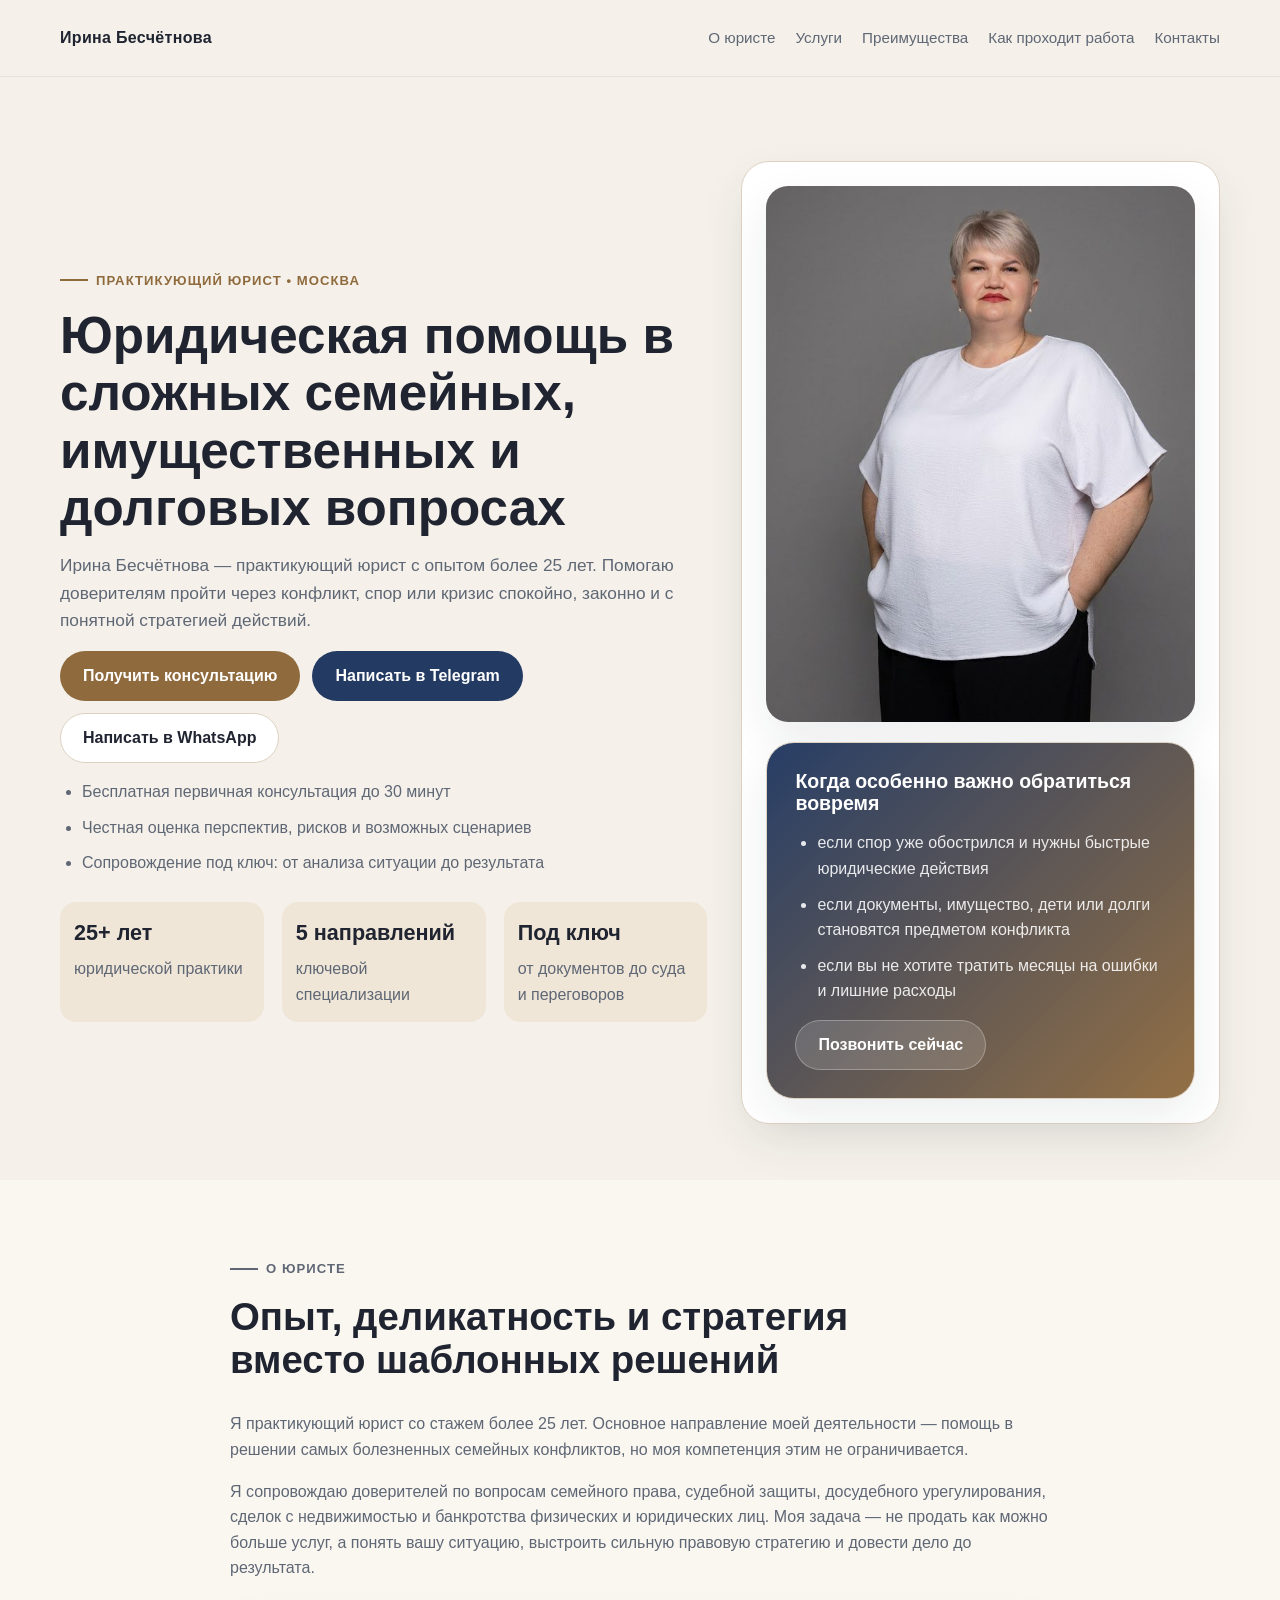
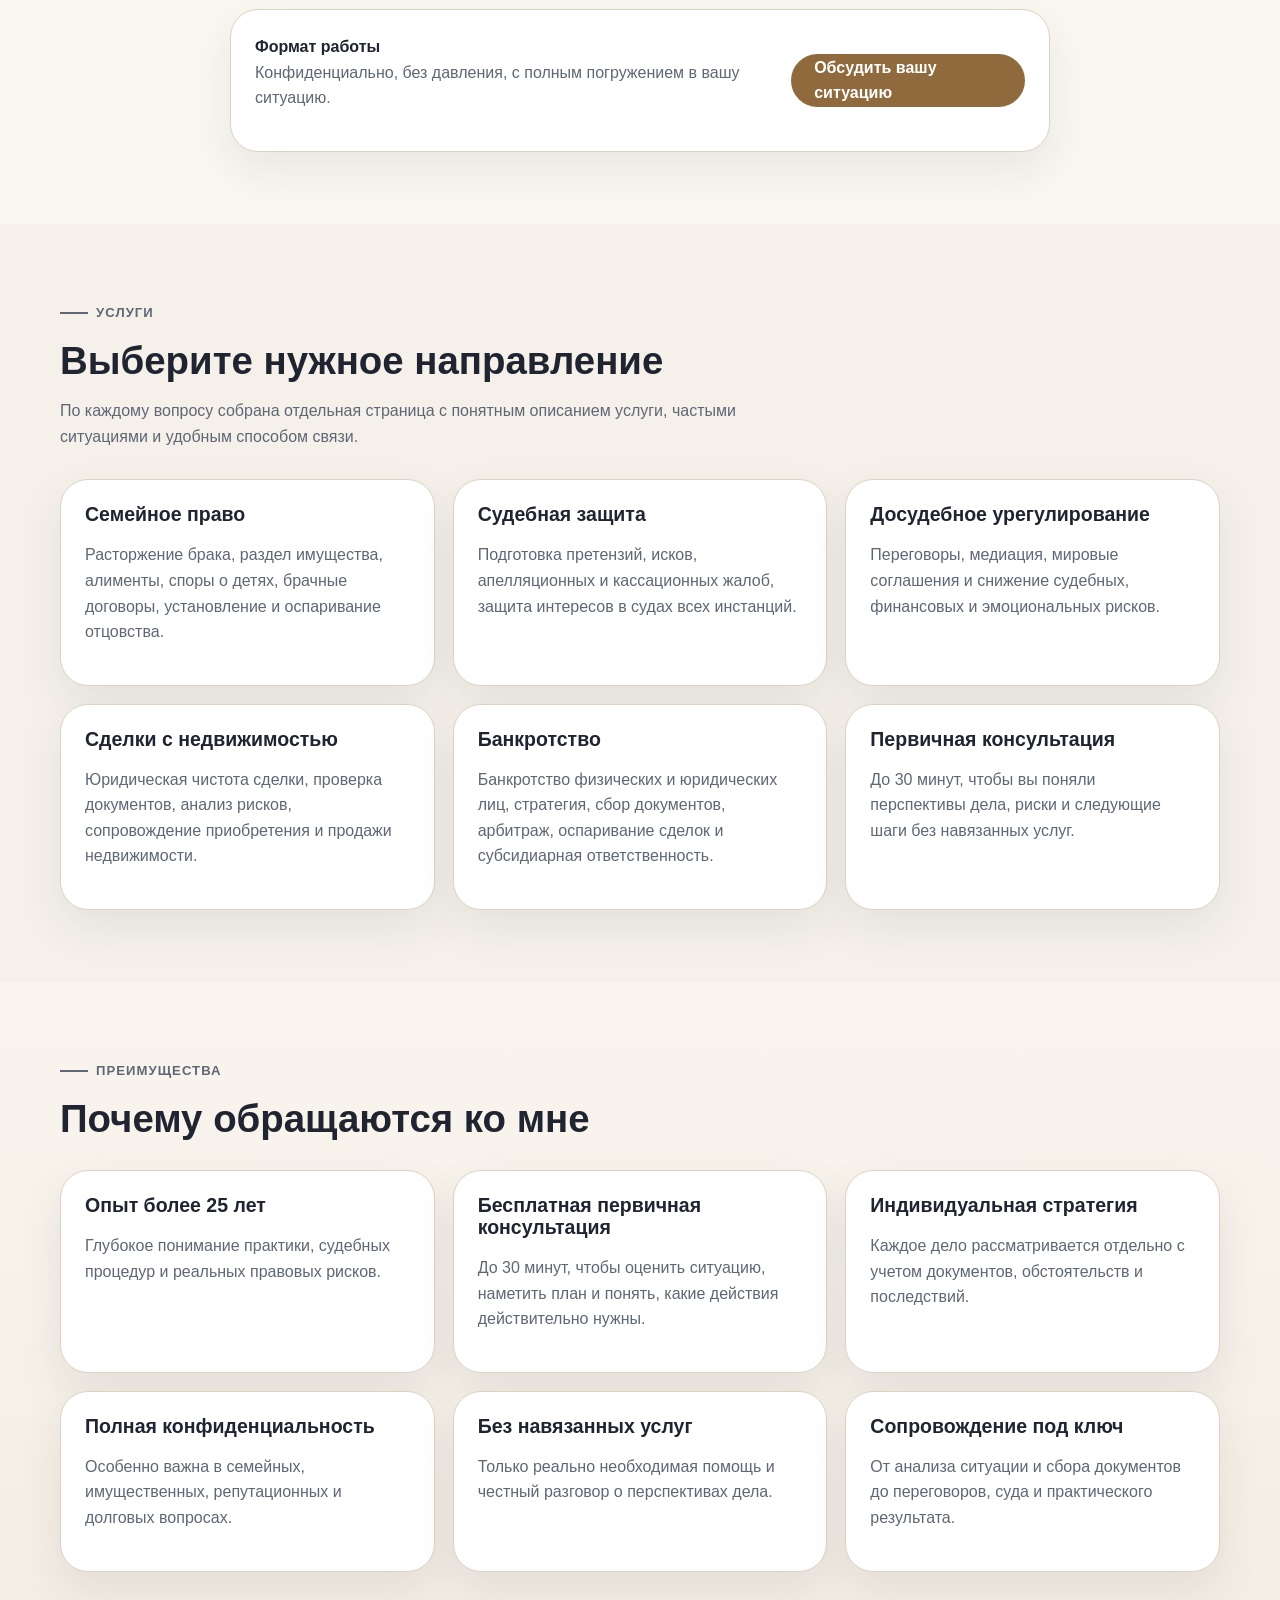
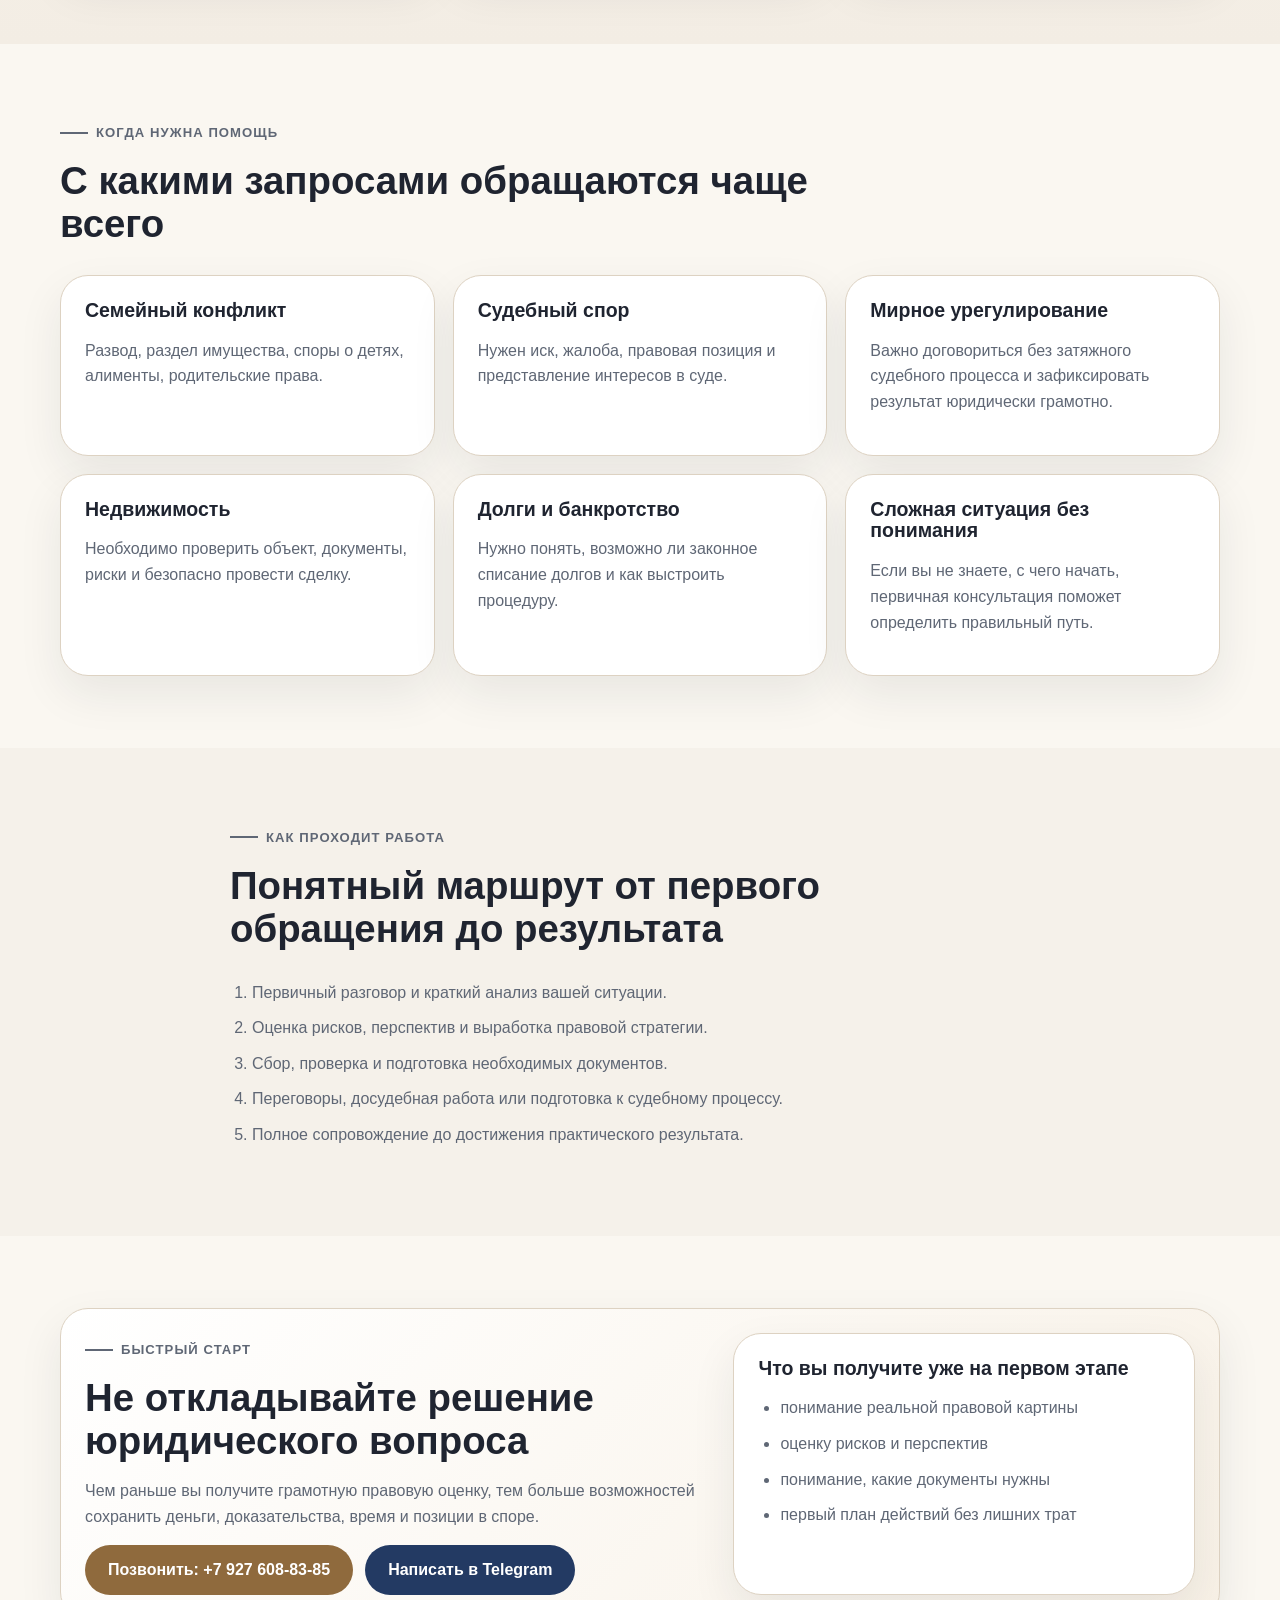
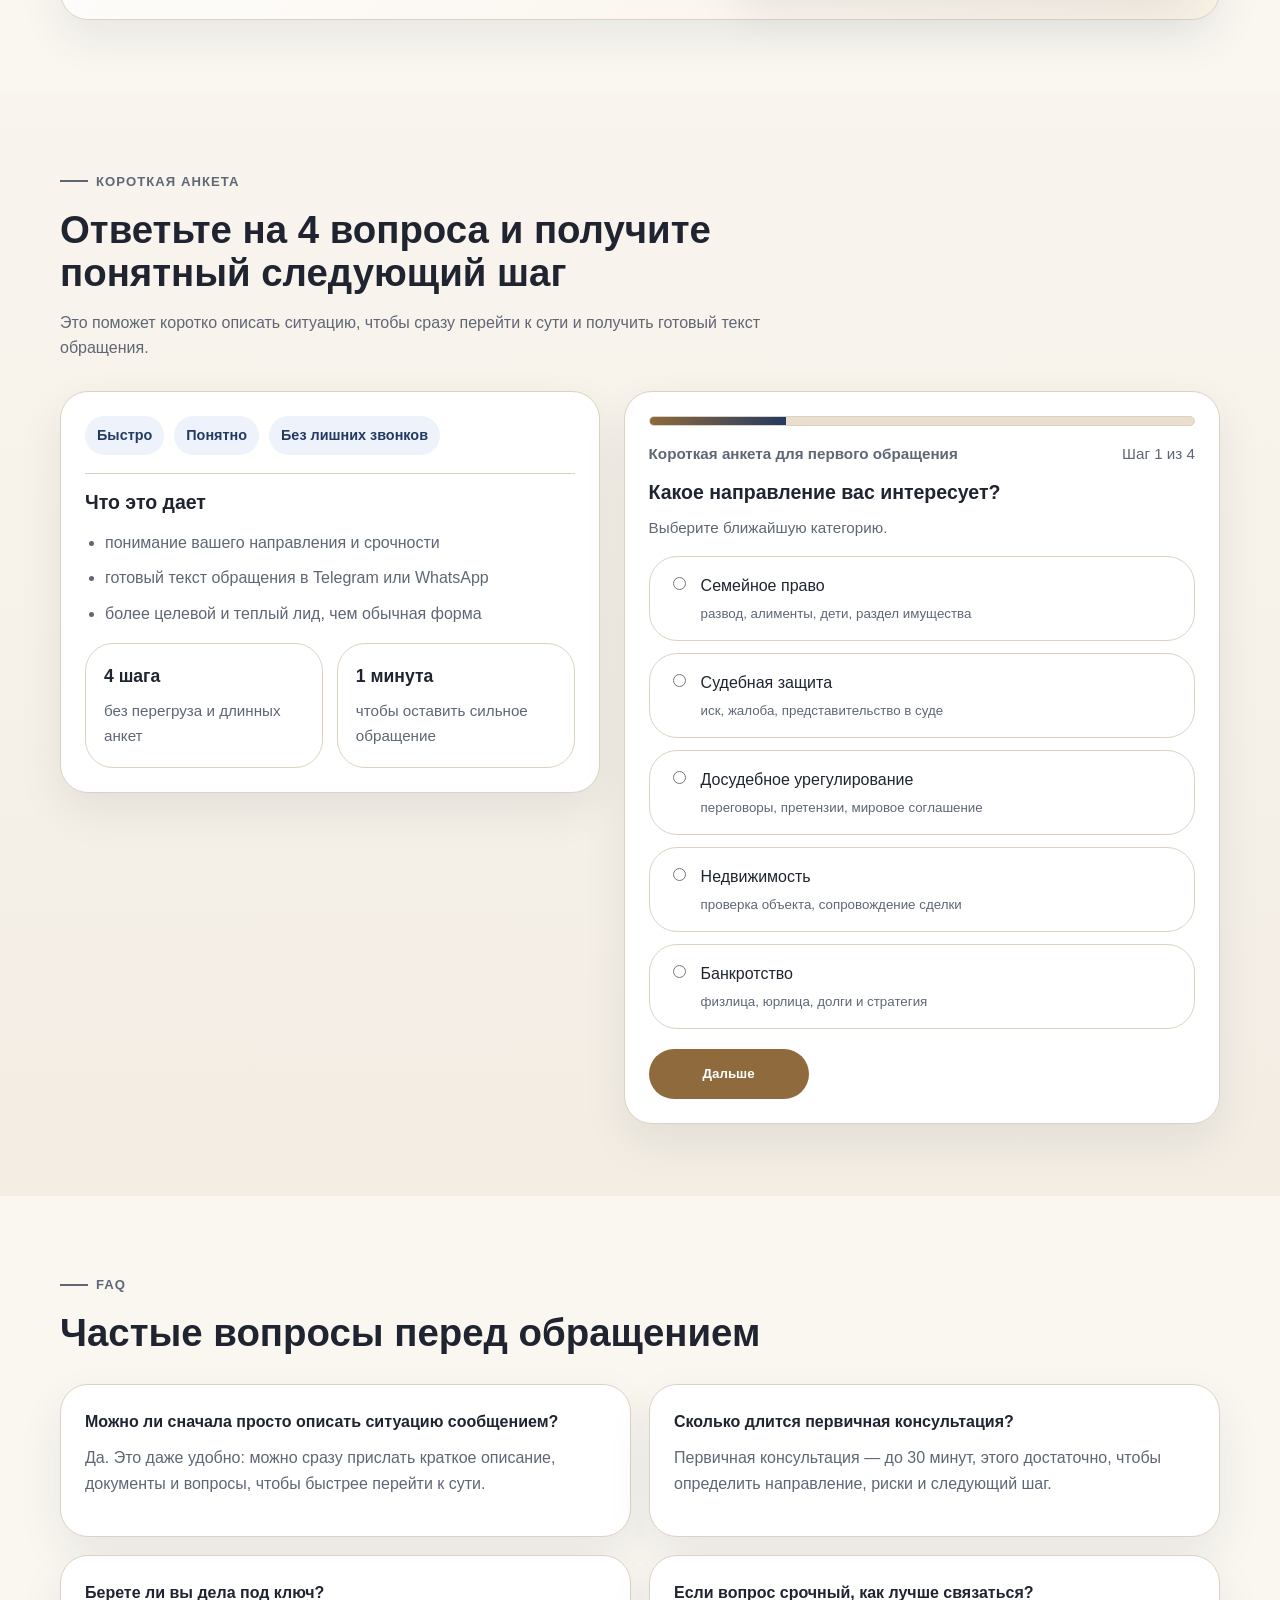
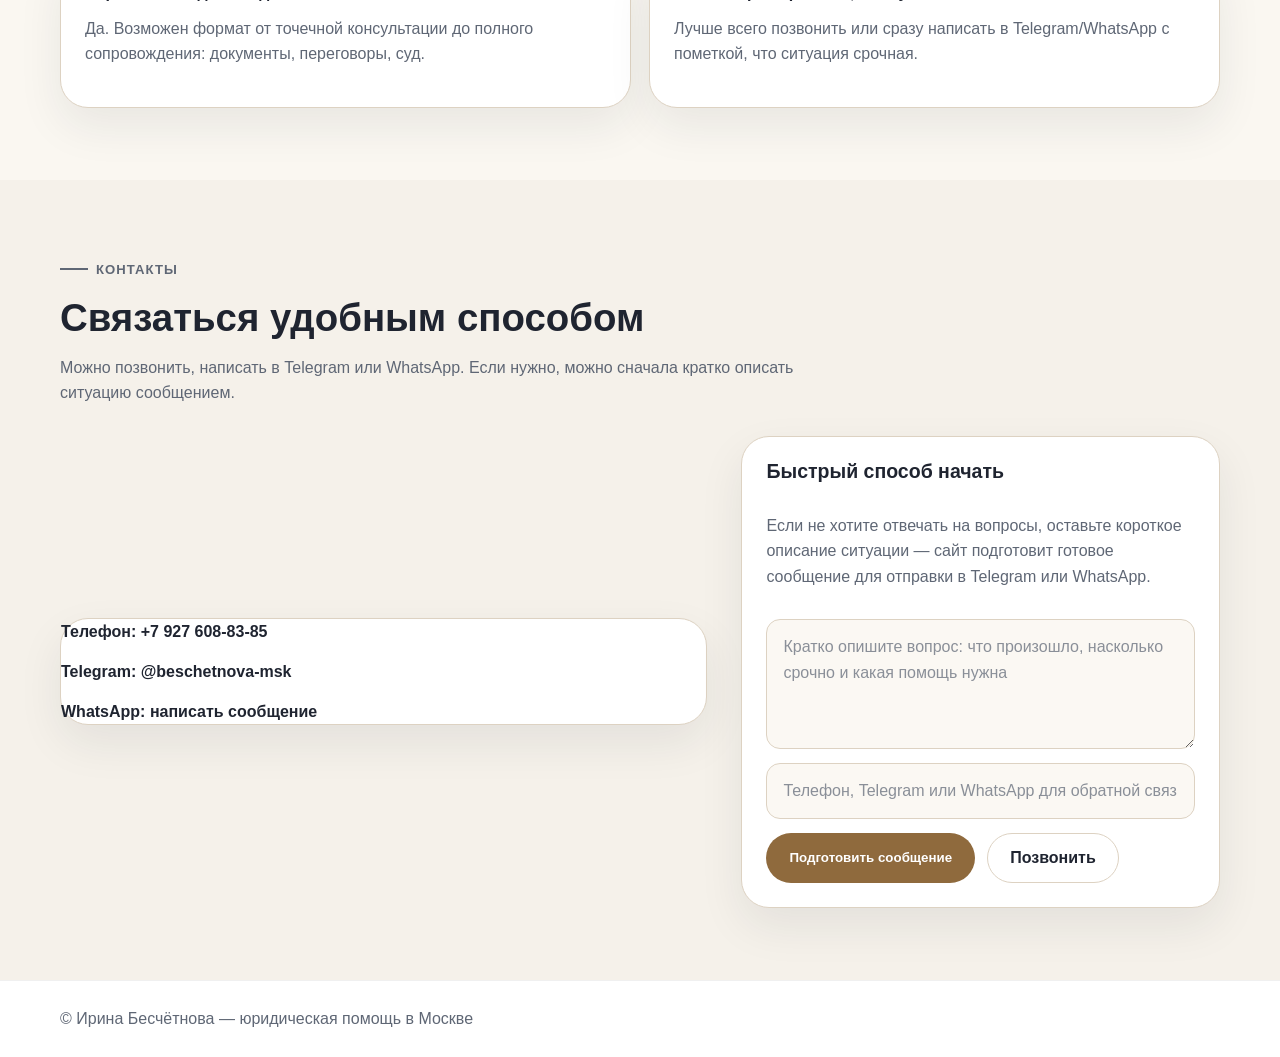
==== commit b4d2baaa: "Refine court protection layout and client-facing copy" ====
--- a/index.html
+++ b/index.html
@@ -5,6 +5,19 @@
   <meta name="viewport" content="width=device-width, initial-scale=1.0" />
   <title>Ирина Бесчётнова — юрист в Москве | семейное право, банкротство, судебная защита</title>
   <meta name="description" content="Практикующий юрист Ирина Бесчётнова. Более 25 лет практики: семейное право, судебная защита, досудебное урегулирование, сделки с недвижимостью и банкротство. Бесплатная первичная консультация до 30 минут." />
+  <meta name="robots" content="index, follow" />
+  <link rel="canonical" href="https://lunevweb.github.io/beschetnova-msk/" />
+  <meta property="og:type" content="website" />
+  <meta property="og:locale" content="ru_RU" />
+  <meta property="og:site_name" content="Ирина Бесчётнова — юрист в Москве" />
+  <meta property="og:title" content="Ирина Бесчётнова — юрист в Москве | семейное право, банкротство, судебная защита" />
+  <meta property="og:description" content="Практикующий юрист Ирина Бесчётнова. Более 25 лет практики: семейное право, судебная защита, досудебное урегулирование, сделки с недвижимостью и банкротство." />
+  <meta property="og:url" content="https://lunevweb.github.io/beschetnova-msk/" />
+  <meta property="og:image" content="https://lunevweb.github.io/beschetnova-msk/assets/images/irina-beschetnova.jpg" />
+  <meta name="twitter:card" content="summary_large_image" />
+  <meta name="twitter:title" content="Ирина Бесчётнова — юрист в Москве" />
+  <meta name="twitter:description" content="Семейное право, судебная защита, досудебное урегулирование, недвижимость и банкротство." />
+  <meta name="twitter:image" content="https://lunevweb.github.io/beschetnova-msk/assets/images/irina-beschetnova.jpg" />
   <link rel="stylesheet" href="assets/css/styles.css" />
 </head>
 <body>
@@ -83,8 +96,8 @@
       <div class="container">
         <div class="section-head">
           <p class="eyebrow">Услуги</p>
-          <h2>Продающие лендинги по ключевым направлениям</h2>
-          <p>Каждое направление вынесено в отдельную страницу, чтобы можно было запускать рекламу, SEO и получать более целевые обращения.</p>
+          <h2>Выберите нужное направление</h2>
+          <p>По каждому вопросу собрана отдельная страница с понятным описанием услуги, частыми ситуациями и удобным способом связи.</p>
         </div>
         <div class="cards">
           <a class="card" href="services/family-law.html">
@@ -193,9 +206,9 @@
     <section class="section accent-section" id="quiz">
       <div class="container">
         <div class="section-head">
-          <p class="eyebrow">Квиз-форма</p>
+          <p class="eyebrow">Короткая анкета</p>
           <h2>Ответьте на 4 вопроса и получите понятный следующий шаг</h2>
-          <p>Структура квиза сделана в логике сильных коммерческих лендингов: быстро снять запрос, срочность, задачу и сразу перевести человека в диалог.</p>
+          <p>Это поможет коротко описать ситуацию, чтобы сразу перейти к сути и получить готовый текст обращения.</p>
         </div>
         <div class="quiz-shell" data-quiz>
           <div class="quiz-side">
@@ -205,7 +218,7 @@
               <span class="quiz-badge">Без лишних звонков</span>
             </div>
             <div class="quiz-panel-divider"></div>
-            <h3 class="quiz-heading">Что дает квиз</h3>
+            <h3 class="quiz-heading">Что это дает</h3>
             <ul class="check-list">
               <li>понимание вашего направления и срочности</li>
               <li>готовый текст обращения в Telegram или WhatsApp</li>
@@ -219,7 +232,7 @@
           <div class="quiz-card">
             <div class="progress-track"><div class="progress-bar" data-progress-bar></div></div>
             <div class="progress-meta">
-              <strong>Квиз для первичного отбора ситуации</strong>
+              <strong>Короткая анкета для первого обращения</strong>
               <span data-progress-text>Шаг 1 из 4</span>
             </div>
 
@@ -309,11 +322,10 @@
             <a href="tel:+79276088385">Телефон: +7 927 608-83-85</a>
             <a href="https://t.me/beschetnova-msk" target="_blank" rel="noopener noreferrer">Telegram: @beschetnova-msk</a>
             <a href="https://wa.me/79276088385" target="_blank" rel="noopener noreferrer">WhatsApp: написать сообщение</a>
-            <p class="note">Следующим этапом можно подключить CRM, сквозную аналитику и полноценную форму отправки заявок.</p>
           </div>
           <div class="form-card" data-message-form data-topic="общая юридическая консультация">
             <h3>Быстрый способ начать</h3>
-            <p>Если не хотите проходить квиз, оставьте короткое описание ситуации — сайт подготовит готовое сообщение для отправки в Telegram или WhatsApp.</p>
+            <p>Если не хотите отвечать на вопросы, оставьте короткое описание ситуации — сайт подготовит готовое сообщение для отправки в Telegram или WhatsApp.</p>
             <textarea class="textarea" data-message-input placeholder="Кратко опишите вопрос: что произошло, насколько срочно и какая помощь нужна"></textarea>
             <input class="input" type="text" data-contact-input placeholder="Телефон, Telegram или WhatsApp для обратной связи" />
             <div class="contact-actions">
--- a/assets/css/styles.css
+++ b/assets/css/styles.css
@@ -357,8 +357,58 @@
   gap: 14px;
 }
 
+.contact-box {
+  min-width: 0;
+}
+
+.contact-box-compact {
+  align-content: start;
+  word-break: break-word;
+  overflow-wrap: anywhere;
+}
+
 .contact-box a {
   font-weight: 700;
+}
+
+.steps-grid {
+  display: grid;
+  gap: 18px;
+  grid-template-columns: repeat(3, minmax(0, 1fr));
+}
+
+.steps-grid-five {
+  grid-template-columns: repeat(5, minmax(0, 1fr));
+}
+
+.step-card {
+  min-width: 0;
+  height: 100%;
+  padding: 24px;
+  background: var(--surface);
+  border: 1px solid var(--border);
+  border-radius: var(--radius-xl);
+  box-shadow: var(--shadow);
+}
+
+.step-card-number {
+  display: inline-flex;
+  align-items: center;
+  justify-content: center;
+  min-width: 48px;
+  height: 48px;
+  margin-bottom: 16px;
+  padding: 0 12px;
+  border-radius: 999px;
+  background: var(--accent-soft);
+  color: var(--accent);
+  font-weight: 800;
+  letter-spacing: 0.04em;
+}
+
+.step-card p {
+  margin: 0;
+  color: var(--muted);
 }
 
 .form-grid {
@@ -671,7 +721,9 @@
   .features,
   .audience-grid,
   .faq-grid,
-  .trust-grid {
+  .trust-grid,
+  .steps-grid,
+  .steps-grid-five {
     grid-template-columns: 1fr 1fr;
   }
 
@@ -717,8 +769,14 @@
   .features,
   .audience-grid,
   .faq-grid,
-  .trust-grid {
+  .trust-grid,
+  .steps-grid,
+  .steps-grid-five {
     grid-template-columns: 1fr;
+  }
+
+  .step-card {
+    padding: 20px;
   }
 
   .btn {
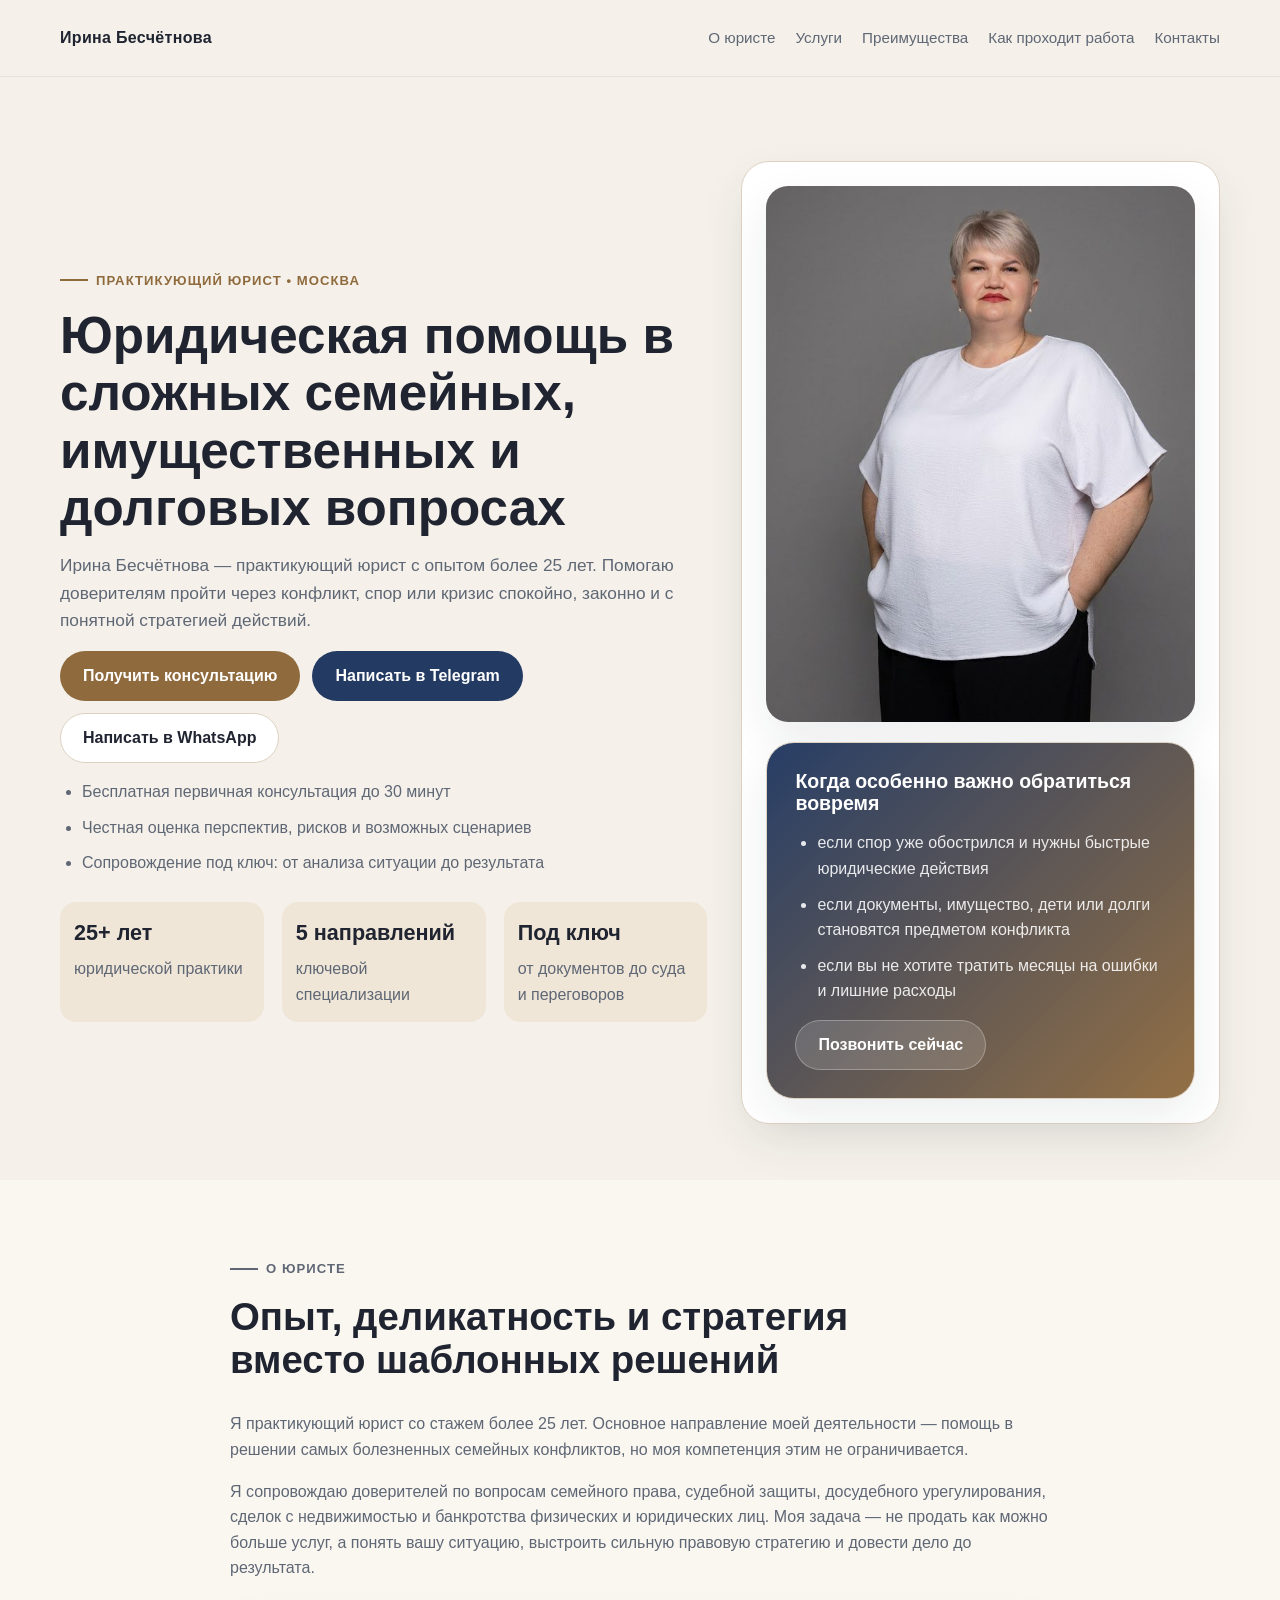
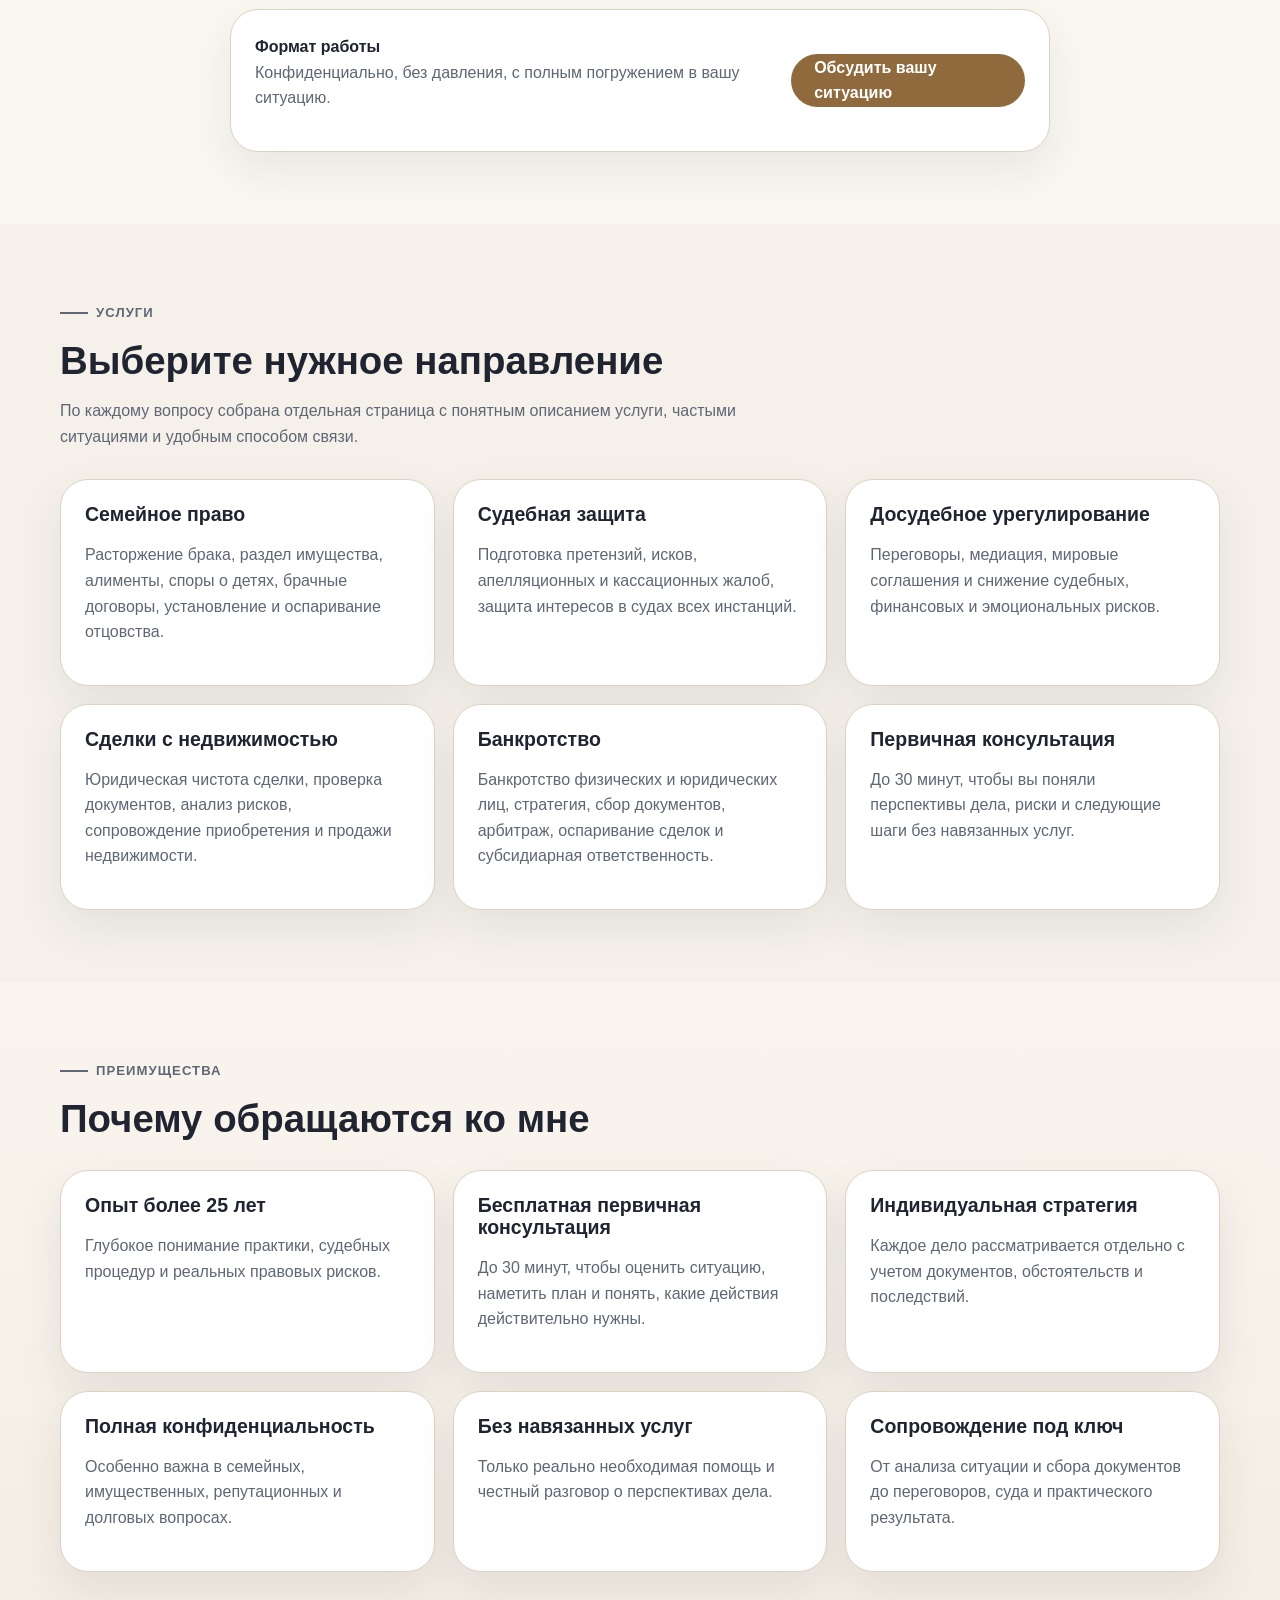
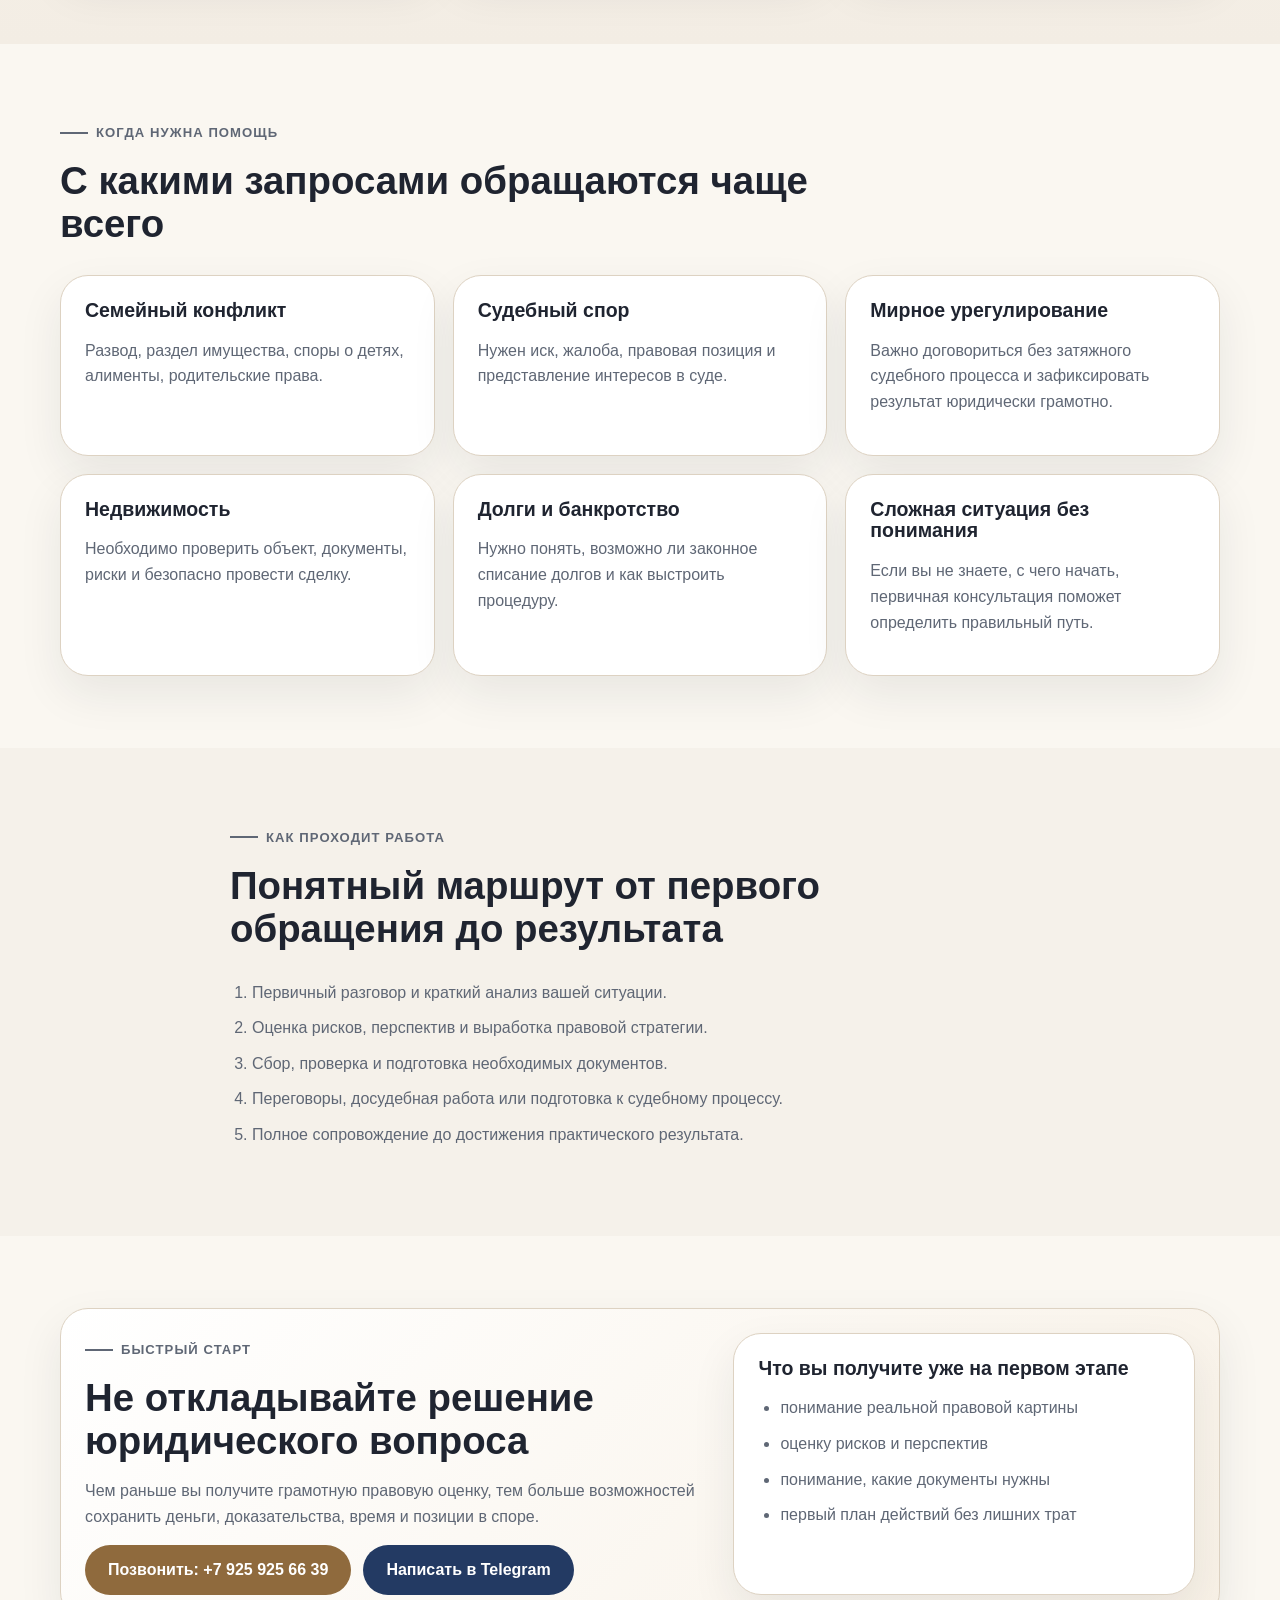
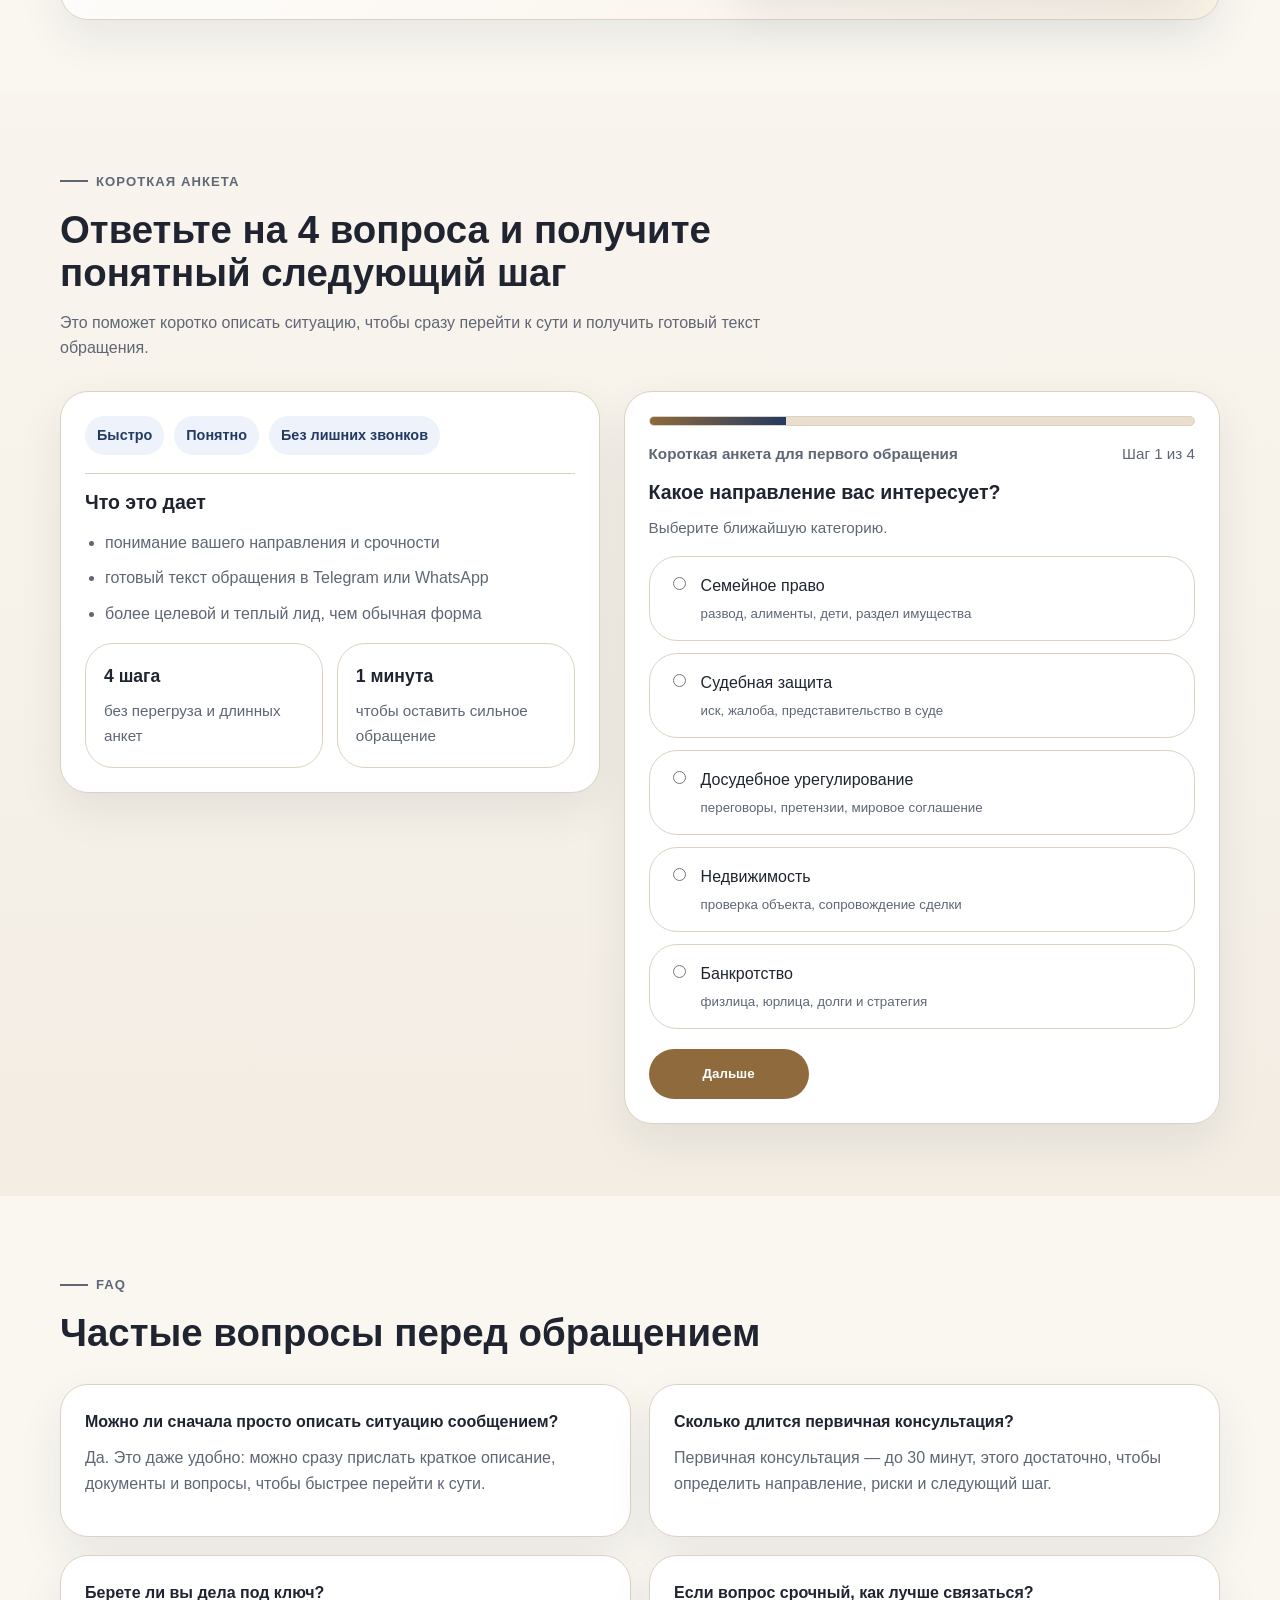
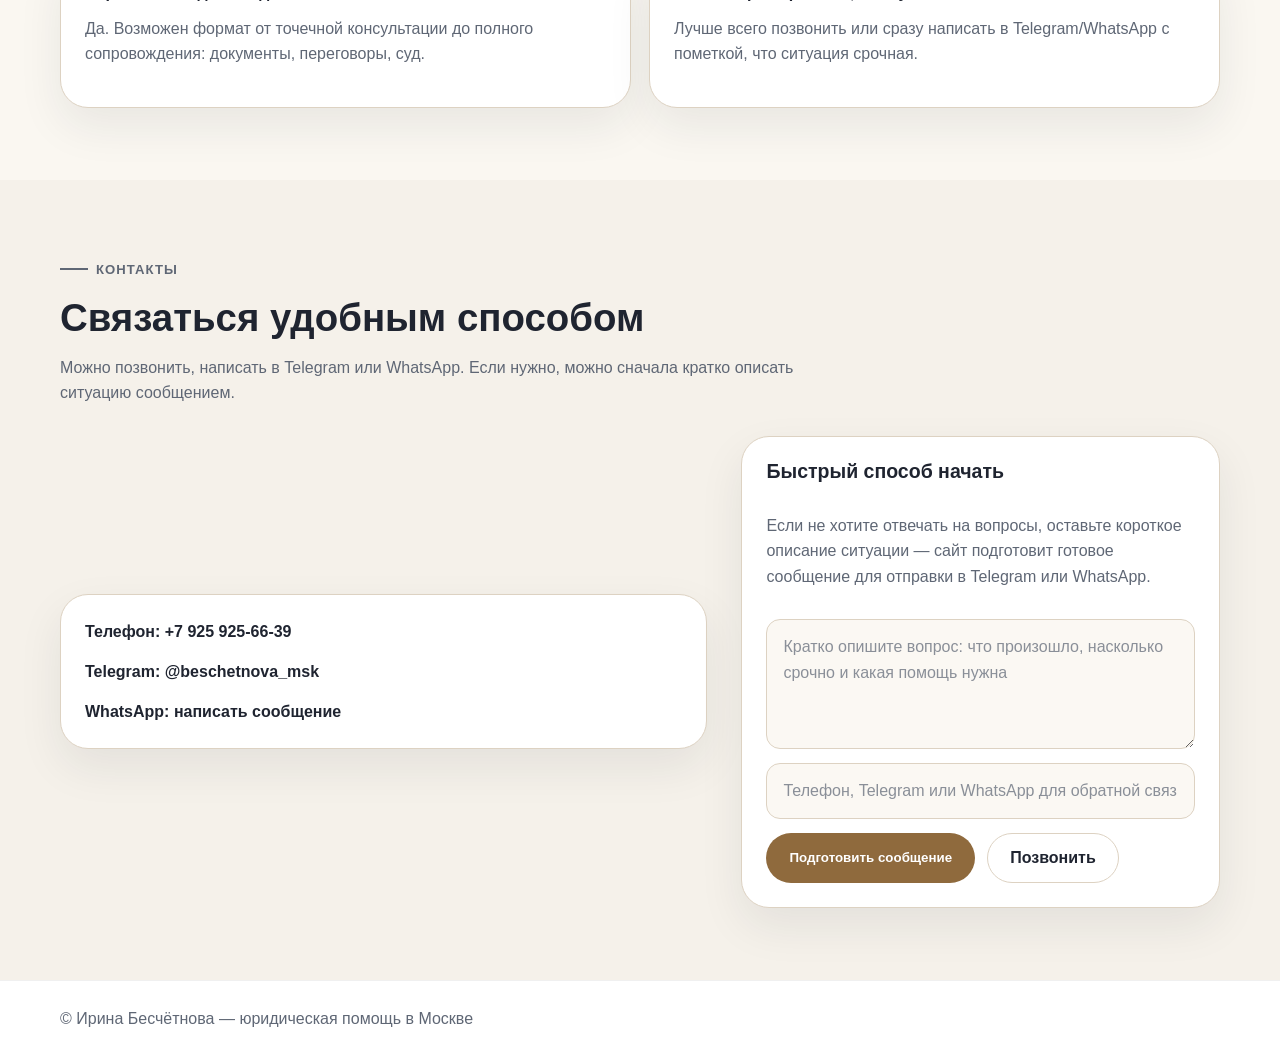
==== commit fb837080: "Изменение контактов" ====
--- a/index.html
+++ b/index.html
@@ -43,8 +43,8 @@
           <p class="lead">Ирина Бесчётнова — практикующий юрист с опытом более 25 лет. Помогаю доверителям пройти через конфликт, спор или кризис спокойно, законно и с понятной стратегией действий.</p>
           <div class="hero-actions">
             <a class="btn btn-primary" href="#contacts">Получить консультацию</a>
-            <a class="btn btn-accent" href="https://t.me/beschetnova-msk" target="_blank" rel="noopener noreferrer">Написать в Telegram</a>
-            <a class="btn btn-secondary" href="https://wa.me/79276088385" target="_blank" rel="noopener noreferrer">Написать в WhatsApp</a>
+            <a class="btn btn-accent" href="https://t.me/beschetnova_msk" target="_blank" rel="noopener noreferrer">Написать в Telegram</a>
+            <a class="btn btn-secondary" href="https://wa.me/+79259256639" target="_blank" rel="noopener noreferrer">Написать в WhatsApp</a>
           </div>
           <ul class="hero-points">
             <li>Бесплатная первичная консультация до 30 минут</li>
@@ -67,7 +67,7 @@
               <li>если вы не хотите тратить месяцы на ошибки и лишние расходы</li>
             </ul>
             <div class="inline-actions">
-              <a class="btn btn-secondary" href="tel:+79276088385">Позвонить сейчас</a>
+              <a class="btn btn-secondary" href="tel:+79259256639">Позвонить сейчас</a>
             </div>
           </div>
         </div>
@@ -186,8 +186,8 @@
             <h2>Не откладывайте решение юридического вопроса</h2>
             <p>Чем раньше вы получите грамотную правовую оценку, тем больше возможностей сохранить деньги, доказательства, время и позиции в споре.</p>
             <div class="inline-actions">
-              <a class="btn btn-primary" href="tel:+79276088385">Позвонить: +7 927 608-83-85</a>
-              <a class="btn btn-accent" href="https://t.me/beschetnova-msk" target="_blank" rel="noopener noreferrer">Написать в Telegram</a>
+              <a class="btn btn-primary" href="tel:+79259256639">Позвонить: +7 925 925 66 39</a>
+              <a class="btn btn-accent" href="https://t.me/beschetnova_msk" target="_blank" rel="noopener noreferrer">Написать в Telegram</a>
             </div>
           </div>
           <div class="warning-box">
@@ -319,9 +319,9 @@
         </div>
         <div class="page-hero-grid">
           <div class="contact-box">
-            <a href="tel:+79276088385">Телефон: +7 927 608-83-85</a>
-            <a href="https://t.me/beschetnova-msk" target="_blank" rel="noopener noreferrer">Telegram: @beschetnova-msk</a>
-            <a href="https://wa.me/79276088385" target="_blank" rel="noopener noreferrer">WhatsApp: написать сообщение</a>
+            <a href="tel:+79259256639">Телефон: +7 925 925-66-39</a>
+            <a href="https://t.me/beschetnova_msk" target="_blank" rel="noopener noreferrer">Telegram: @beschetnova_msk</a>
+            <a href="https://wa.me/79259256639" target="_blank" rel="noopener noreferrer">WhatsApp: написать сообщение</a>
           </div>
           <div class="form-card" data-message-form data-topic="общая юридическая консультация">
             <h3>Быстрый способ начать</h3>
--- a/assets/css/styles.css
+++ b/assets/css/styles.css
@@ -359,6 +359,7 @@
 
 .contact-box {
   min-width: 0;
+  padding: 24px;
 }
 
 .contact-box-compact {
